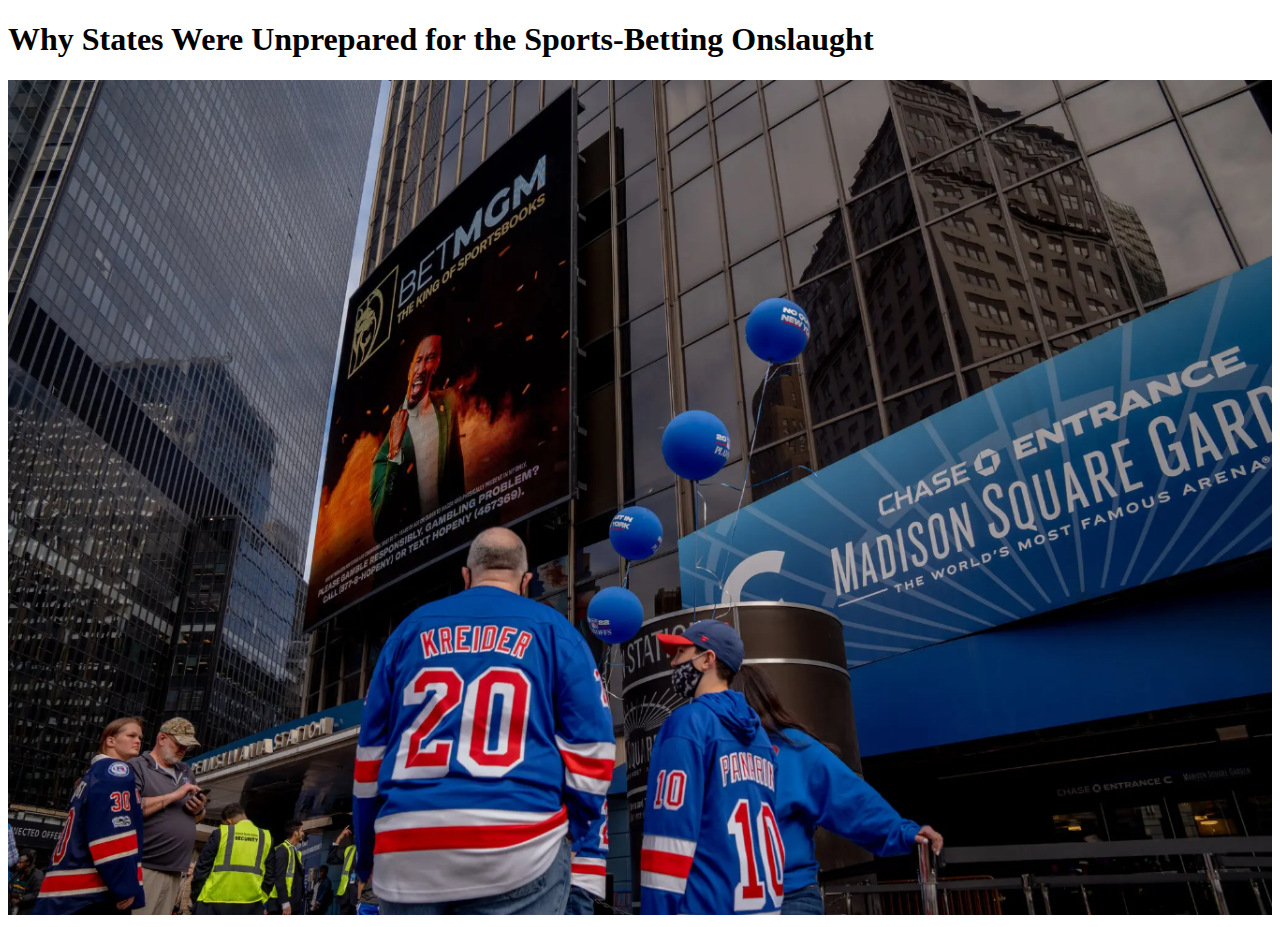
==== final-project/index.html @ 021b4fb2 "yea" ====
<!DOCTYPE html>
<html lang="en">
    
<head>
<meta charset="utf-8">
<meta name="viewport" content="width=device-width, initial-scale=1, shrink-to-fit=no">
<meta name="description" content="Description here.">
    <title>Jacob Hunting Final Project</title>
    
<!-- Bootstrap CSS and JavaScript -->
<link href="https://cdn.jsdelivr.net/npm/bootstrap@5.0.1/dist/css/bootstrap.min.css" rel="stylesheet" integrity="sha384-+0n0xVW2eSR5OomGNYDnhzAbDsOXxcvSN1TPprVMTNDbiYZCxYbOOl7+AMvyTG2x" crossorigin="anonymous">
<script src="https://cdn.jsdelivr.net/npm/bootstrap@5.0.1/dist/js/bootstrap.bundle.min.js" integrity="sha384-gtEjrD/SeCtmISkJkNUaaKMoLD0//ElJ19smozuHV6z3Iehds+3Ulb9Bn9Plx0x4" crossorigin="anonymous"></script>
<link rel="stylesheet" href="https://cdn.jsdelivr.net/npm/bootstrap-icons@1.5.0/font/bootstrap-icons.css">

<!--Google font/s here-->
    
<link href="style.css" rel="stylesheet">    
</head>
    
<body>
    
    <div class="container-fluid">
        <div class="row">
            <div class="col">
                <h1>Why States Were Unprepared for the Sports-Betting Onslaught</h1>
                <img src="MSG.png" alt="A BETMGM ad on the outside of Madison Square Garden" class="lead">
            </div>
        </div>
    </div>
    
</body>
    
</html>
---- final-project/style.css ----
@media{
    .lead{
        width: 100%;
    }
}

@media (min-width:576px){
    
}

@media (min-width:992px){
    
}

@media (min-width:1200px){
    
}
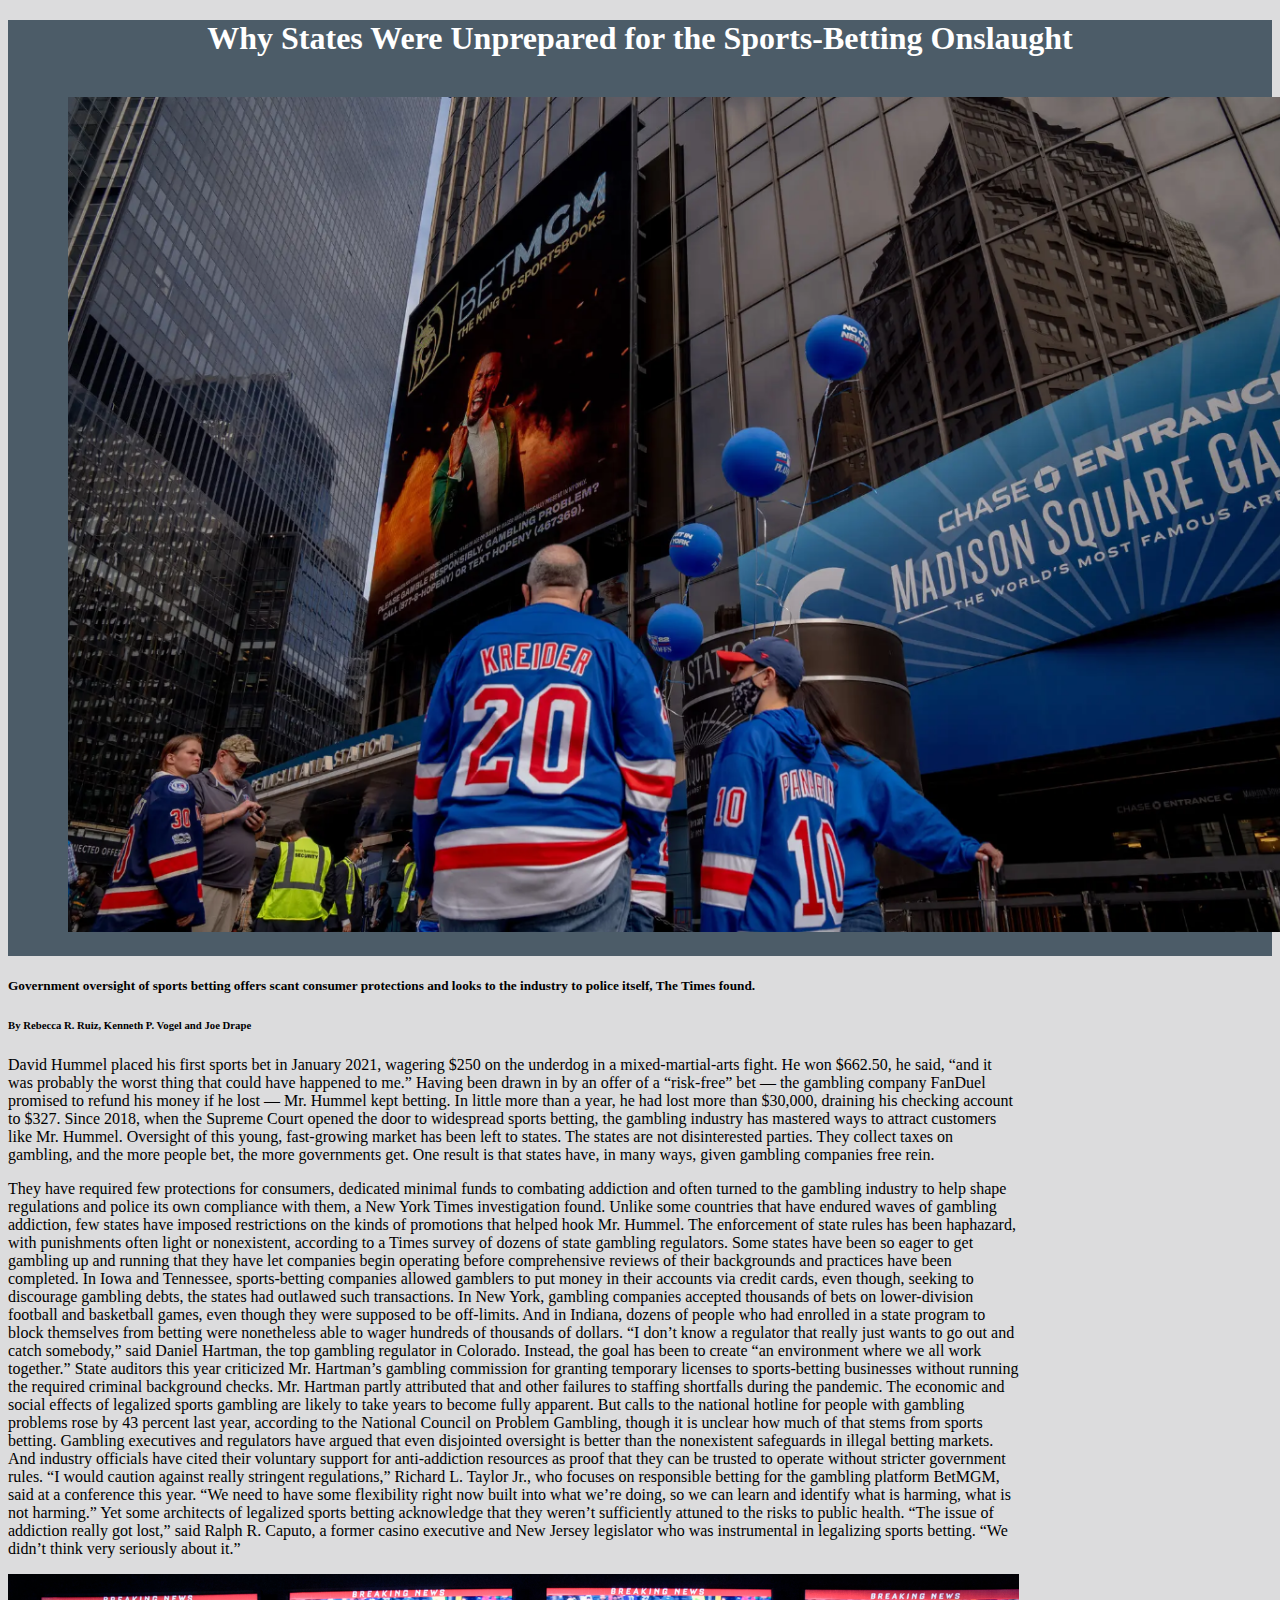
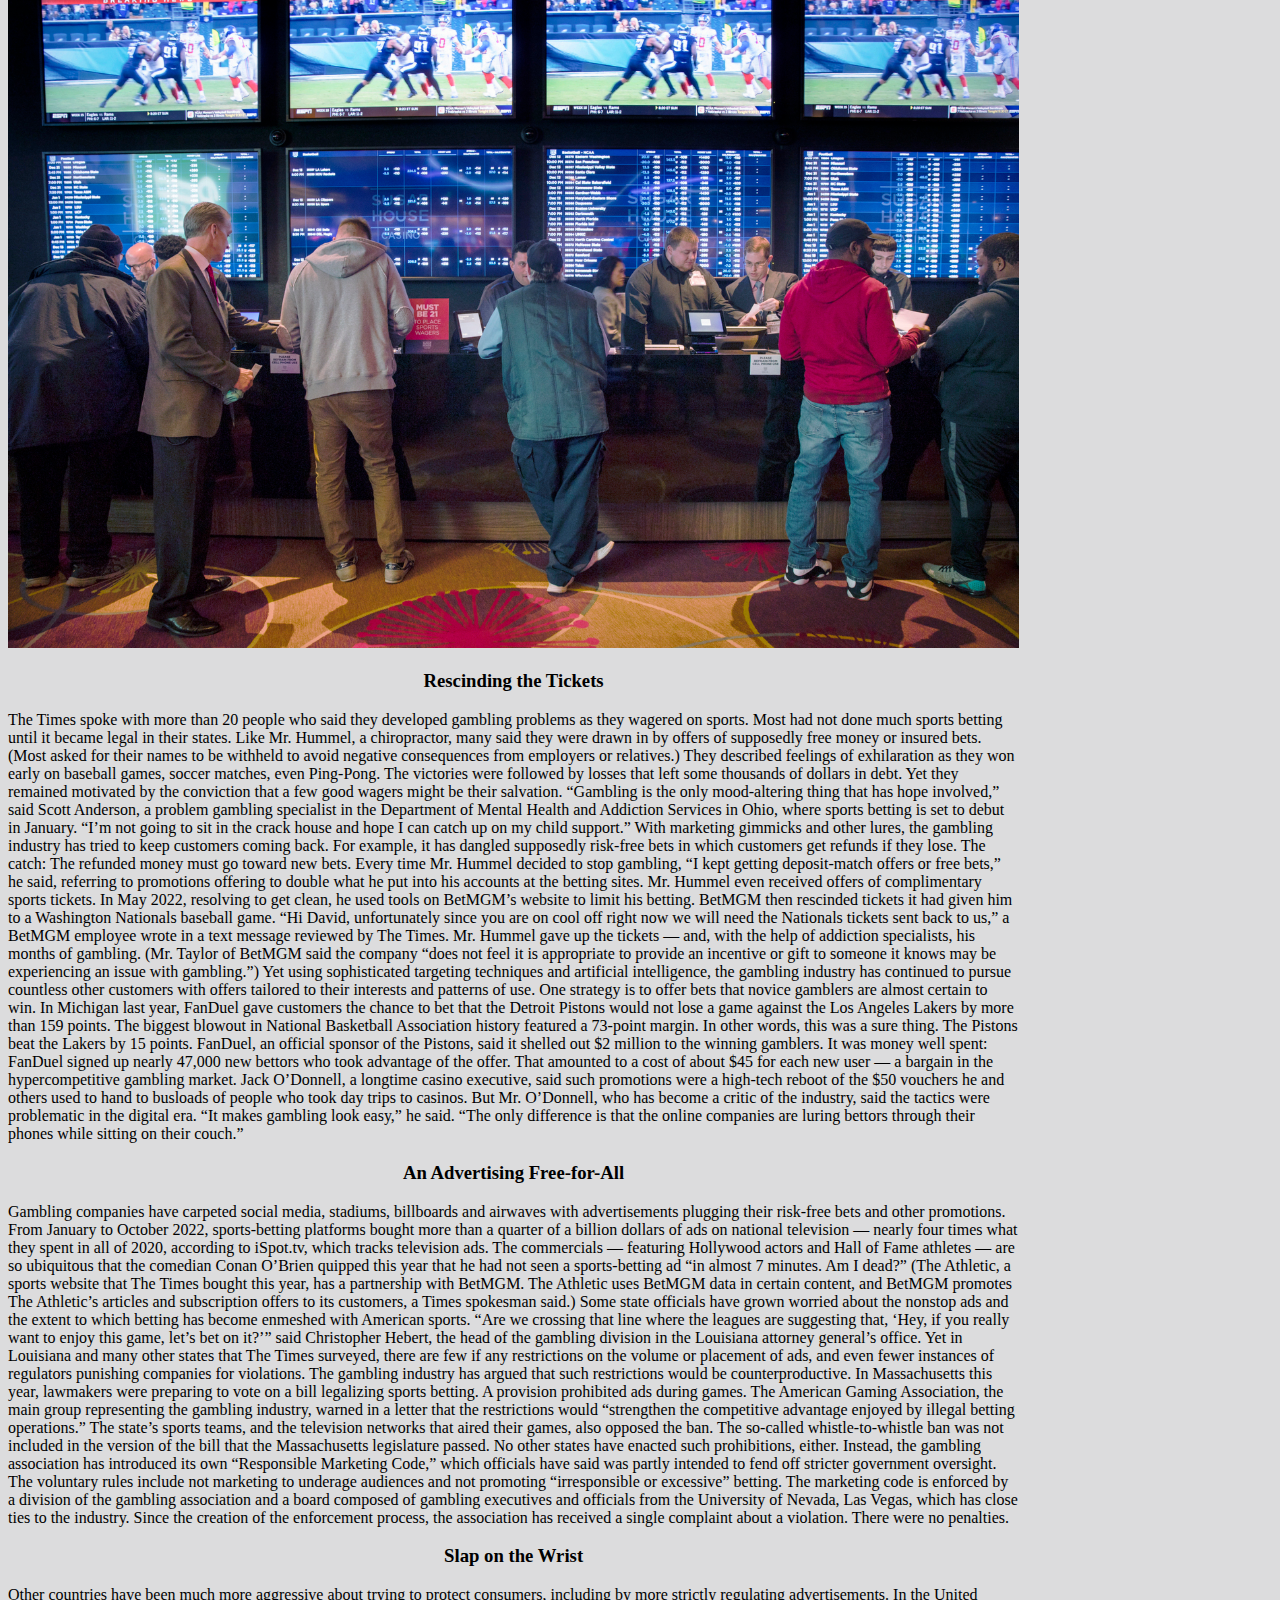
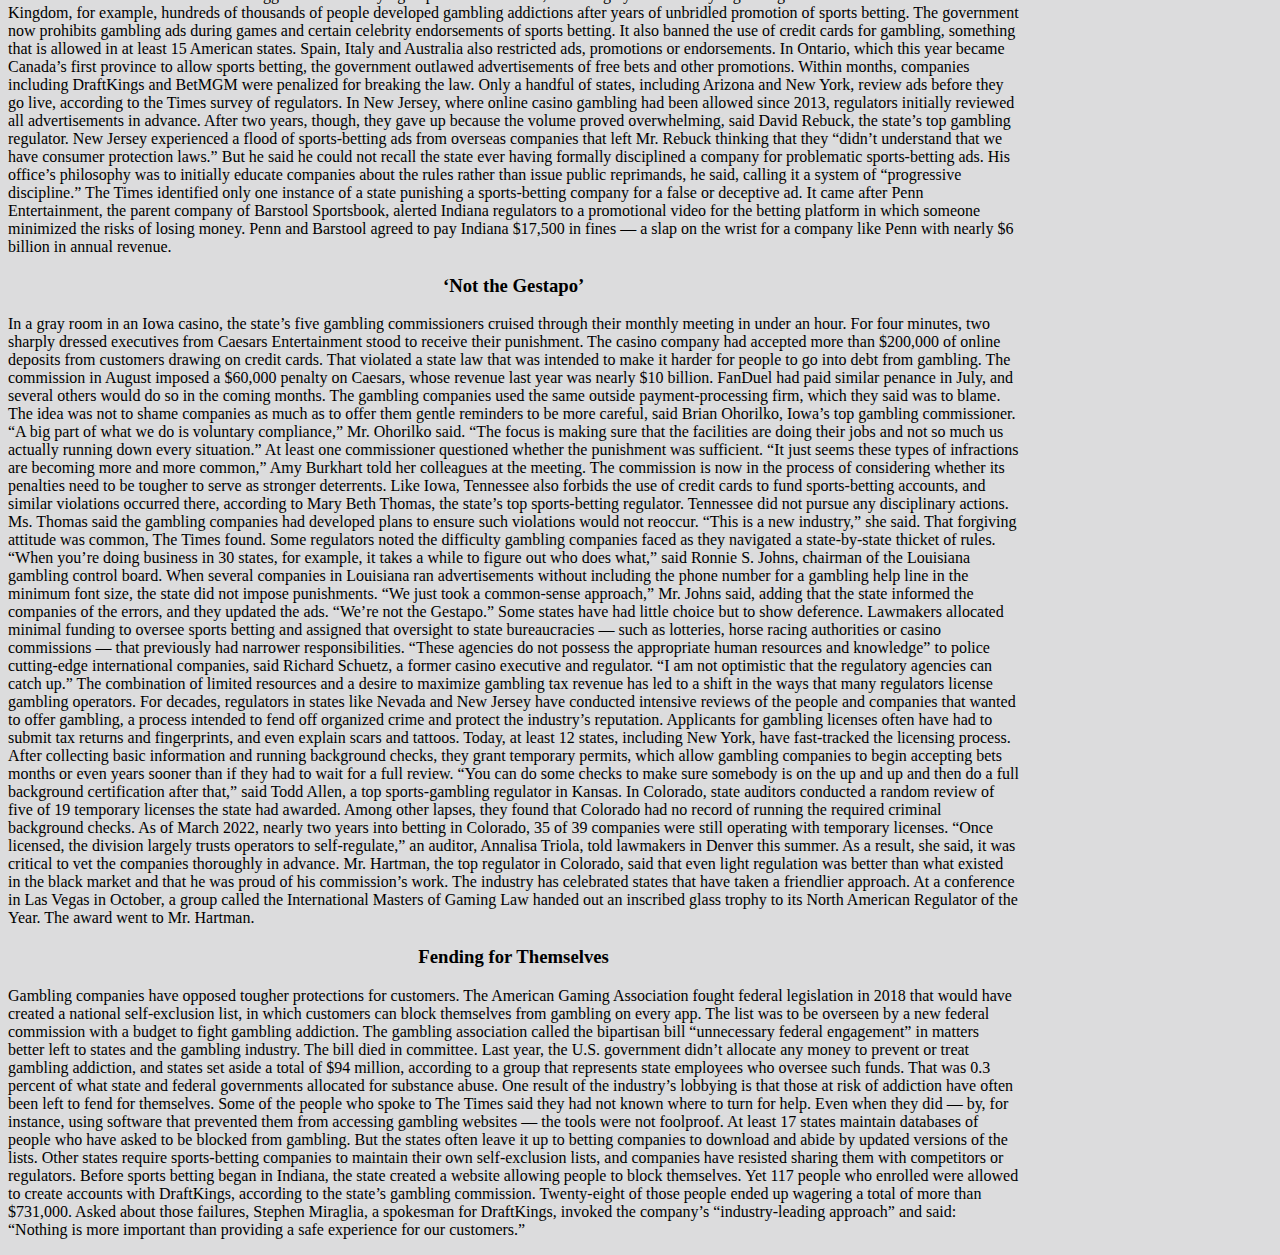
==== commit 92088a5b: "new" ====
--- a/final-project/index.html
+++ b/final-project/index.html
@@ -13,17 +13,146 @@
 <link rel="stylesheet" href="https://cdn.jsdelivr.net/npm/bootstrap-icons@1.5.0/font/bootstrap-icons.css">
 
 <!--Google font/s here-->
+    <link rel="preconnect" href="https://fonts.googleapis.com">
+<link rel="preconnect" href="https://fonts.gstatic.com" crossorigin>
+<link href="https://fonts.googleapis.com/css2?family=IBM+Plex+Sans&family=Playfair+Display&display=swap" rel="stylesheet">
     
 <link href="style.css" rel="stylesheet">    
 </head>
     
 <body>
     
-    <div class="container-fluid">
+    <div class="container-fluid" id="topper">
         <div class="row">
             <div class="col">
+                
                 <h1>Why States Were Unprepared for the Sports-Betting Onslaught</h1>
                 <img src="MSG.png" alt="A BETMGM ad on the outside of Madison Square Garden" class="lead">
+            </div>
+        </div>
+    </div>
+    <div class="container-fluid" id="content">
+        <div class="row">
+            <div class="col">
+                <h5>Government oversight of sports betting offers scant consumer protections and looks to the industry to police itself, The Times found.</h5>
+                <h6>By Rebecca R. Ruiz, Kenneth P. Vogel and Joe Drape</h6>
+                
+                <p>David Hummel placed his first sports bet in January 2021, wagering $250 on the underdog in a mixed-martial-arts fight. He won $662.50, he said, “and it was probably the worst thing that could have happened to me.”
+Having been drawn in by an offer of a “risk-free” bet — the gambling company FanDuel promised to refund his money if he lost — Mr. Hummel kept betting. In little more than a year, he had lost more than $30,000, draining his checking account to $327.
+Since 2018, when the Supreme Court opened the door to widespread sports betting, the gambling industry has mastered ways to attract customers like Mr. Hummel. Oversight of this young, fast-growing market has been left to states.
+The states are not disinterested parties. They collect taxes on gambling, and the more people bet, the more governments get. One result is that states have, in many ways, given gambling companies free rein.</p>
+                
+<div class="flourish-embed flourish-map" data-src="visualisation/13676544"><script src="https://public.flourish.studio/resources/embed.js"></script></div>
+
+<p>They have required few protections for consumers, dedicated minimal funds to combating addiction and often turned to the gambling industry to help shape regulations and police its own compliance with them, a New York Times investigation found. Unlike some countries that have endured waves of gambling addiction, few states have imposed restrictions on the kinds of promotions that helped hook Mr. Hummel.
+
+The enforcement of state rules has been haphazard, with punishments often light or nonexistent, according to a Times survey of dozens of state gambling regulators. Some states have been so eager to get gambling up and running that they have let companies begin operating before comprehensive reviews of their backgrounds and practices have been completed.
+In Iowa and Tennessee, sports-betting companies allowed gamblers to put money in their accounts via credit cards, even though, seeking to discourage gambling debts, the states had outlawed such transactions.
+In New York, gambling companies accepted thousands of bets on lower-division football and basketball games, even though they were supposed to be off-limits.
+And in Indiana, dozens of people who had enrolled in a state program to block themselves from betting were nonetheless able to wager hundreds of thousands of dollars.
+“I don’t know a regulator that really just wants to go out and catch somebody,” said Daniel Hartman, the top gambling regulator in Colorado. Instead, the goal has been to create “an environment where we all work together.”
+State auditors this year criticized Mr. Hartman’s gambling commission for granting temporary licenses to sports-betting businesses without running the required criminal background checks. Mr. Hartman partly attributed that and other failures to staffing shortfalls during the pandemic.
+The economic and social effects of legalized sports gambling are likely to take years to become fully apparent. But calls to the national hotline for people with gambling problems rose by 43 percent last year, according to the National Council on Problem Gambling, though it is unclear how much of that stems from sports betting.
+
+
+Gambling executives and regulators have argued that even disjointed oversight is better than the nonexistent safeguards in illegal betting markets. And industry officials have cited their voluntary support for anti-addiction resources as proof that they can be trusted to operate without stricter government rules.
+
+“I would caution against really stringent regulations,” Richard L. Taylor Jr., who focuses on responsible betting for the gambling platform BetMGM, said at a conference this year. “We need to have some flexibility right now built into what we’re doing, so we can learn and identify what is harming, what is not harming.”
+Yet some architects of legalized sports betting acknowledge that they weren’t sufficiently attuned to the risks to public health.
+“The issue of addiction really got lost,” said Ralph R. Caputo, a former casino executive and New Jersey legislator who was instrumental in legalizing sports betting. “We didn’t think very seriously about it.”</p>
+
+        <img src="ap21200632742320_custom-3d2363ec63b51fd4dbf0c48248ba568da04abda1.jpg"alt="Sports Betting Participants Waiting in Line at a Sportbook" class="middle">
+                <h3>Rescinding the Tickets</h3>
+<p>The Times spoke with more than 20 people who said they developed gambling problems as they wagered on sports. Most had not done much sports betting until it became legal in their states.
+
+Like Mr. Hummel, a chiropractor, many said they were drawn in by offers of supposedly free money or insured bets. (Most asked for their names to be withheld to avoid negative consequences from employers or relatives.)
+They described feelings of exhilaration as they won early on baseball games, soccer matches, even Ping-Pong. The victories were followed by losses that left some thousands of dollars in debt. Yet they remained motivated by the conviction that a few good wagers might be their salvation.
+“Gambling is the only mood-altering thing that has hope involved,” said Scott Anderson, a problem gambling specialist in the Department of Mental Health and Addiction Services in Ohio, where sports betting is set to debut in January. “I’m not going to sit in the crack house and hope I can catch up on my child support.”
+With marketing gimmicks and other lures, the gambling industry has tried to keep customers coming back. For example, it has dangled supposedly risk-free bets in which customers get refunds if they lose. The catch: The refunded money must go toward new bets.
+Every time Mr. Hummel decided to stop gambling, “I kept getting deposit-match offers or free bets,” he said, referring to promotions offering to double what he put into his accounts at the betting sites.
+Mr. Hummel even received offers of complimentary sports tickets. In May 2022, resolving to get clean, he used tools on BetMGM’s website to limit his betting. BetMGM then rescinded tickets it had given him to a Washington Nationals baseball game.
+“Hi David, unfortunately since you are on cool off right now we will need the Nationals tickets sent back to us,” a BetMGM employee wrote in a text message reviewed by The Times.
+Mr. Hummel gave up the tickets — and, with the help of addiction specialists, his months of gambling. (Mr. Taylor of BetMGM said the company “does not feel it is appropriate to provide an incentive or gift to someone it knows may be experiencing an issue with gambling.”)
+Yet using sophisticated targeting techniques and artificial intelligence, the gambling industry has continued to pursue countless other customers with offers tailored to their interests and patterns of use.
+One strategy is to offer bets that novice gamblers are almost certain to win.
+In Michigan last year, FanDuel gave customers the chance to bet that the Detroit Pistons would not lose a game against the Los Angeles Lakers by more than 159 points. The biggest blowout in National Basketball Association history featured a 73-point margin. In other words, this was a sure thing.
+
+The Pistons beat the Lakers by 15 points. FanDuel, an official sponsor of the Pistons, said it shelled out $2 million to the winning gamblers.
+It was money well spent: FanDuel signed up nearly 47,000 new bettors who took advantage of the offer. That amounted to a cost of about $45 for each new user — a bargain in the hypercompetitive gambling market.
+
+Jack O’Donnell, a longtime casino executive, said such promotions were a high-tech reboot of the $50 vouchers he and others used to hand to busloads of people who took day trips to casinos.
+But Mr. O’Donnell, who has become a critic of the industry, said the tactics were problematic in the digital era. “It makes gambling look easy,” he said. “The only difference is that the online companies are luring bettors through their phones while sitting on their couch.”</p>
+    
+                <h3>An Advertising Free-for-All</h3>
+    
+<p>Gambling companies have carpeted social media, stadiums, billboards and airwaves with advertisements plugging their risk-free bets and other promotions. From January to October 2022, sports-betting platforms bought more than a quarter of a billion dollars of ads on national television — nearly four times what they spent in all of 2020, according to iSpot.tv, which tracks television ads.
+The commercials — featuring Hollywood actors and Hall of Fame athletes — are so ubiquitous that the comedian Conan O’Brien quipped this year that he had not seen a sports-betting ad “in almost 7 minutes. Am I dead?”
+
+(The Athletic, a sports website that The Times bought this year, has a partnership with BetMGM. The Athletic uses BetMGM data in certain content, and BetMGM promotes The Athletic’s articles and subscription offers to its customers, a Times spokesman said.)
+Some state officials have grown worried about the nonstop ads and the extent to which betting has become enmeshed with American sports.
+“Are we crossing that line where the leagues are suggesting that, ‘Hey, if you really want to enjoy this game, let’s bet on it?’” said Christopher Hebert, the head of the gambling division in the Louisiana attorney general’s office.
+Yet in Louisiana and many other states that The Times surveyed, there are few if any restrictions on the volume or placement of ads, and even fewer instances of regulators punishing companies for violations.
+The gambling industry has argued that such restrictions would be counterproductive.
+In Massachusetts this year, lawmakers were preparing to vote on a bill legalizing sports betting. A provision prohibited ads during games. The American Gaming Association, the main group representing the gambling industry, warned in a letter that the restrictions would “strengthen the competitive advantage enjoyed by illegal betting operations.” The state’s sports teams, and the television networks that aired their games, also opposed the ban.
+
+The so-called whistle-to-whistle ban was not included in the version of the bill that the Massachusetts legislature passed. No other states have enacted such prohibitions, either.
+Instead, the gambling association has introduced its own “Responsible Marketing Code,” which officials have said was partly intended to fend off stricter government oversight. The voluntary rules include not marketing to underage audiences and not promoting “irresponsible or excessive” betting.
+The marketing code is enforced by a division of the gambling association and a board composed of gambling executives and officials from the University of Nevada, Las Vegas, which has close ties to the industry.
+Since the creation of the enforcement process, the association has received a single complaint about a violation. There were no penalties.</p>
+    
+                <h3>Slap on the Wrist</h3>
+    
+<p>Other countries have been much more aggressive about trying to protect consumers, including by more strictly regulating advertisements.
+In the United Kingdom, for example, hundreds of thousands of people developed gambling addictions after years of unbridled promotion of sports betting. The government now prohibits gambling ads during games and certain celebrity endorsements of sports betting. It also banned the use of credit cards for gambling, something that is allowed in at least 15 American states.
+Spain, Italy and Australia also restricted ads, promotions or endorsements. In Ontario, which this year became Canada’s first province to allow sports betting, the government outlawed advertisements of free bets and other promotions. Within months, companies including DraftKings and BetMGM were penalized for breaking the law.
+Only a handful of states, including Arizona and New York, review ads before they go live, according to the Times survey of regulators.
+In New Jersey, where online casino gambling had been allowed since 2013, regulators initially reviewed all advertisements in advance. After two years, though, they gave up because the volume proved overwhelming, said David Rebuck, the state’s top gambling regulator.
+New Jersey experienced a flood of sports-betting ads from overseas companies that left Mr. Rebuck thinking that they “didn’t understand that we have consumer protection laws.” But he said he could not recall the state ever having formally disciplined a company for problematic sports-betting ads. His office’s philosophy was to initially educate companies about the rules rather than issue public reprimands, he said, calling it a system of “progressive discipline.”
+The Times identified only one instance of a state punishing a sports-betting company for a false or deceptive ad. It came after Penn Entertainment, the parent company of Barstool Sportsbook, alerted Indiana regulators to a promotional video for the betting platform in which someone minimized the risks of losing money.
+Penn and Barstool agreed to pay Indiana $17,500 in fines — a slap on the wrist for a company like Penn with nearly $6 billion in annual revenue.</p>
+    
+                <h3>‘Not the Gestapo’</h3>
+    
+<p>In a gray room in an Iowa casino, the state’s five gambling commissioners cruised through their monthly meeting in under an hour. For four minutes, two sharply dressed executives from Caesars Entertainment stood to receive their punishment.
+The casino company had accepted more than $200,000 of online deposits from customers drawing on credit cards. That violated a state law that was intended to make it harder for people to go into debt from gambling.
+The commission in August imposed a $60,000 penalty on Caesars, whose revenue last year was nearly $10 billion. FanDuel had paid similar penance in July, and several others would do so in the coming months. The gambling companies used the same outside payment-processing firm, which they said was to blame.
+The idea was not to shame companies as much as to offer them gentle reminders to be more careful, said Brian Ohorilko, Iowa’s top gambling commissioner.
+“A big part of what we do is voluntary compliance,” Mr. Ohorilko said. “The focus is making sure that the facilities are doing their jobs and not so much us actually running down every situation.”
+At least one commissioner questioned whether the punishment was sufficient. “It just seems these types of infractions are becoming more and more common,” Amy Burkhart told her colleagues at the meeting.
+The commission is now in the process of considering whether its penalties need to be tougher to serve as stronger deterrents.
+Like Iowa, Tennessee also forbids the use of credit cards to fund sports-betting accounts, and similar violations occurred there, according to Mary Beth Thomas, the state’s top sports-betting regulator.
+Tennessee did not pursue any disciplinary actions. Ms. Thomas said the gambling companies had developed plans to ensure such violations would not reoccur. “This is a new industry,” she said.
+That forgiving attitude was common, The Times found. Some regulators noted the difficulty gambling companies faced as they navigated a state-by-state thicket of rules. “When you’re doing business in 30 states, for example, it takes a while to figure out who does what,” said Ronnie S. Johns, chairman of the Louisiana gambling control board.
+When several companies in Louisiana ran advertisements without including the phone number for a gambling help line in the minimum font size, the state did not impose punishments.
+“We just took a common-sense approach,” Mr. Johns said, adding that the state informed the companies of the errors, and they updated the ads. “We’re not the Gestapo.”
+Some states have had little choice but to show deference. Lawmakers allocated minimal funding to oversee sports betting and assigned that oversight to state bureaucracies — such as lotteries, horse racing authorities or casino commissions — that previously had narrower responsibilities.
+“These agencies do not possess the appropriate human resources and knowledge” to police cutting-edge international companies, said Richard Schuetz, a former casino executive and regulator. “I am not optimistic that the regulatory agencies can catch up.”
+The combination of limited resources and a desire to maximize gambling tax revenue has led to a shift in the ways that many regulators license gambling operators.
+For decades, regulators in states like Nevada and New Jersey have conducted intensive reviews of the people and companies that wanted to offer gambling, a process intended to fend off organized crime and protect the industry’s reputation. Applicants for gambling licenses often have had to submit tax returns and fingerprints, and even explain scars and tattoos.
+Today, at least 12 states, including New York, have fast-tracked the licensing process. After collecting basic information and running background checks, they grant temporary permits, which allow gambling companies to begin accepting bets months or even years sooner than if they had to wait for a full review.
+“You can do some checks to make sure somebody is on the up and up and then do a full background certification after that,” said Todd Allen, a top sports-gambling regulator in Kansas.
+In Colorado, state auditors conducted a random review of five of 19 temporary licenses the state had awarded. Among other lapses, they found that Colorado had no record of running the required criminal background checks.
+As of March 2022, nearly two years into betting in Colorado, 35 of 39 companies were still operating with temporary licenses.
+“Once licensed, the division largely trusts operators to self-regulate,” an auditor, Annalisa Triola, told lawmakers in Denver this summer. As a result, she said, it was critical to vet the companies thoroughly in advance.
+Mr. Hartman, the top regulator in Colorado, said that even light regulation was better than what existed in the black market and that he was proud of his commission’s work.
+The industry has celebrated states that have taken a friendlier approach. At a conference in Las Vegas in October, a group called the International Masters of Gaming Law handed out an inscribed glass trophy to its North American Regulator of the Year.
+    The award went to Mr. Hartman.</p>
+
+
+                <h3>Fending for Themselves</h3>
+<p>Gambling companies have opposed tougher protections for customers.
+The American Gaming Association fought federal legislation in 2018 that would have created a national self-exclusion list, in which customers can block themselves from gambling on every app. The list was to be overseen by a new federal commission with a budget to fight gambling addiction.
+The gambling association called the bipartisan bill “unnecessary federal engagement” in matters better left to states and the gambling industry. The bill died in committee.
+Last year, the U.S. government didn’t allocate any money to prevent or treat gambling addiction, and states set aside a total of $94 million, according to a group that represents state employees who oversee such funds. That was 0.3 percent of what state and federal governments allocated for substance abuse.
+One result of the industry’s lobbying is that those at risk of addiction have often been left to fend for themselves. Some of the people who spoke to The Times said they had not known where to turn for help. Even when they did — by, for instance, using software that prevented them from accessing gambling websites — the tools were not foolproof.
+At least 17 states maintain databases of people who have asked to be blocked from gambling. But the states often leave it up to betting companies to download and abide by updated versions of the lists.
+Other states require sports-betting companies to maintain their own self-exclusion lists, and companies have resisted sharing them with competitors or regulators.
+
+
+Before sports betting began in Indiana, the state created a website allowing people to block themselves. Yet 117 people who enrolled were allowed to create accounts with DraftKings, according to the state’s gambling commission.
+Twenty-eight of those people ended up wagering a total of more than $731,000.
+Asked about those failures, Stephen Miraglia, a spokesman for DraftKings, invoked the company’s “industry-leading approach” and said: “Nothing is more important than providing a safe experience for our customers.”
+</p>
             </div>
         </div>
     </div>
--- a/final-project/style.css
+++ b/final-project/style.css
@@ -1,6 +1,29 @@
 @media{
     .lead{
         width: 100%;
+        padding: 20px 60px 20px 60px;
+        
+    }
+    .middle{
+        width: 100%;
+    }
+    h3{
+        text-align: center;
+    }
+    body{
+        background-color: #DCDCDD;
+    }
+    h1{
+        background-color: #4C5C68;
+        color: white;
+        margin: 20px 20px 20px 20px;
+        text-align: center;
+    }
+    #topper{
+        background-color: #4C5C68;
+    }
+    #content{
+        width: 80%;
     }
 }
 
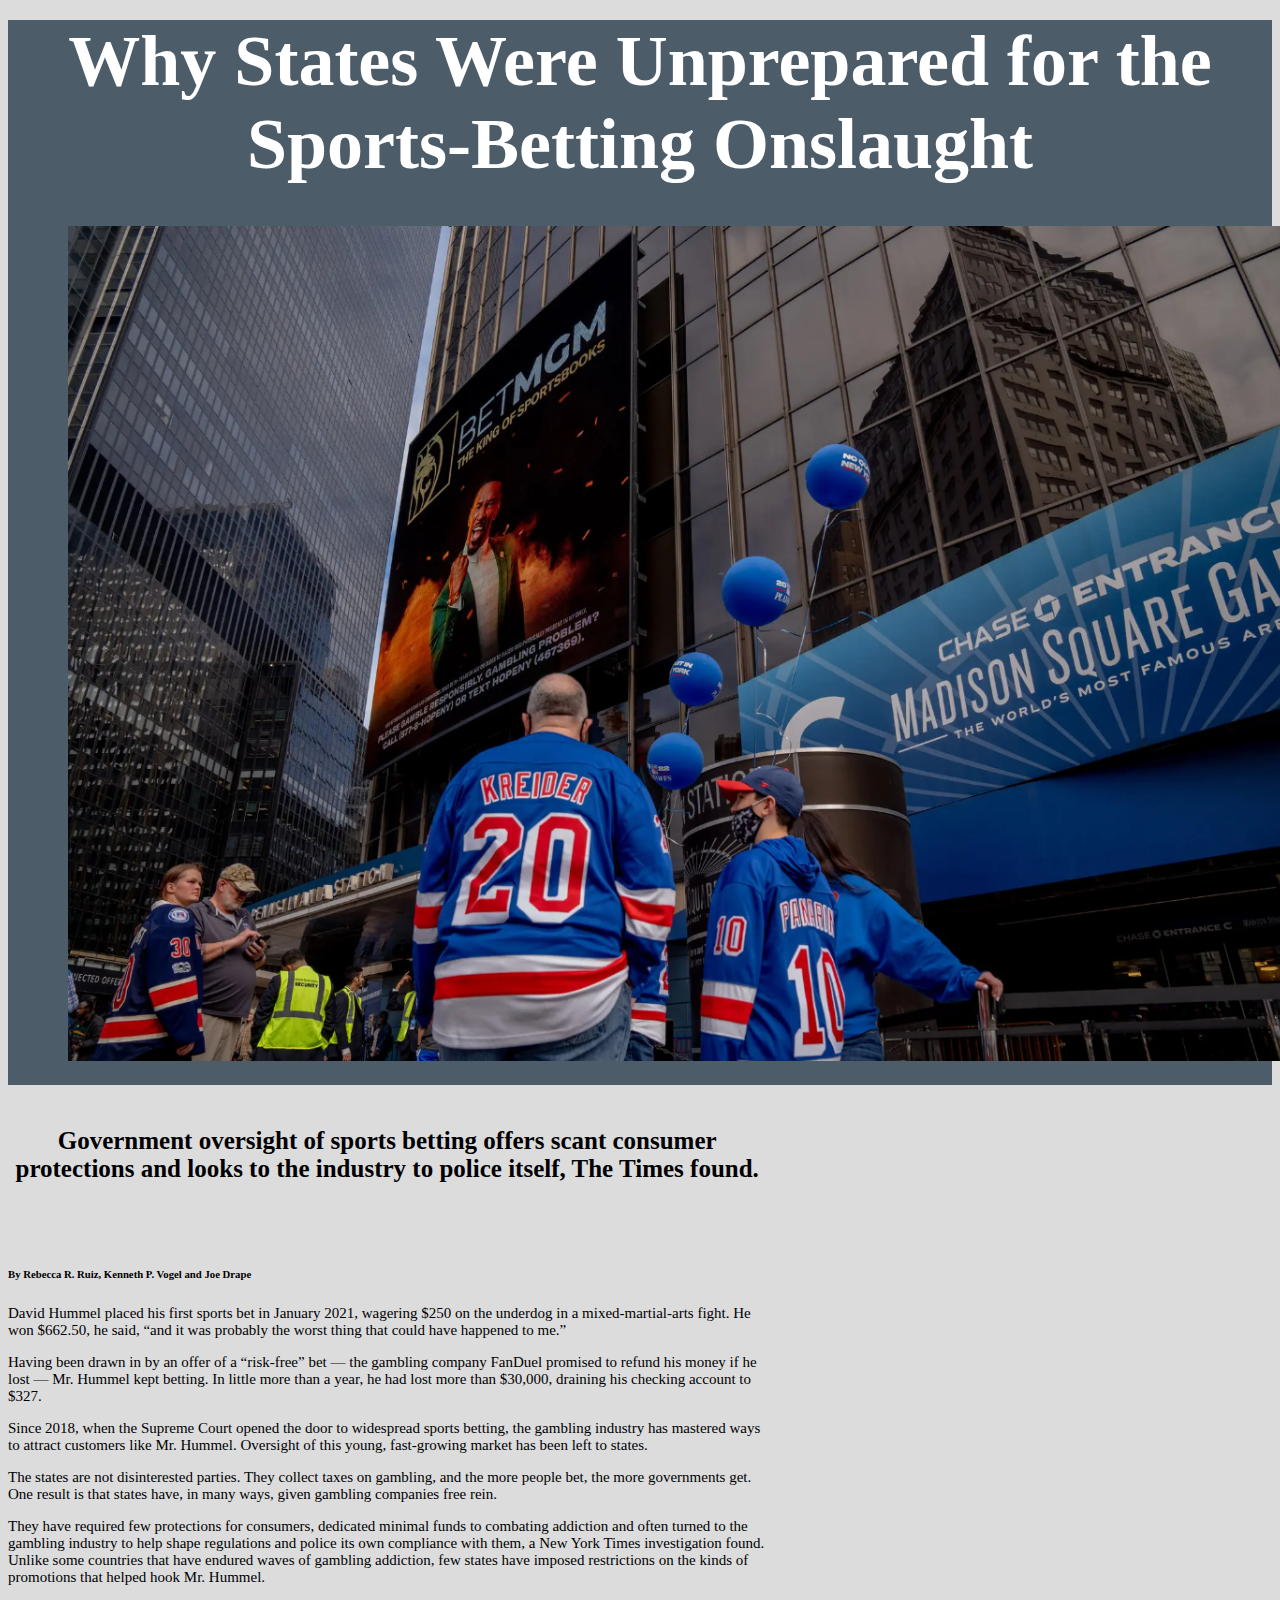
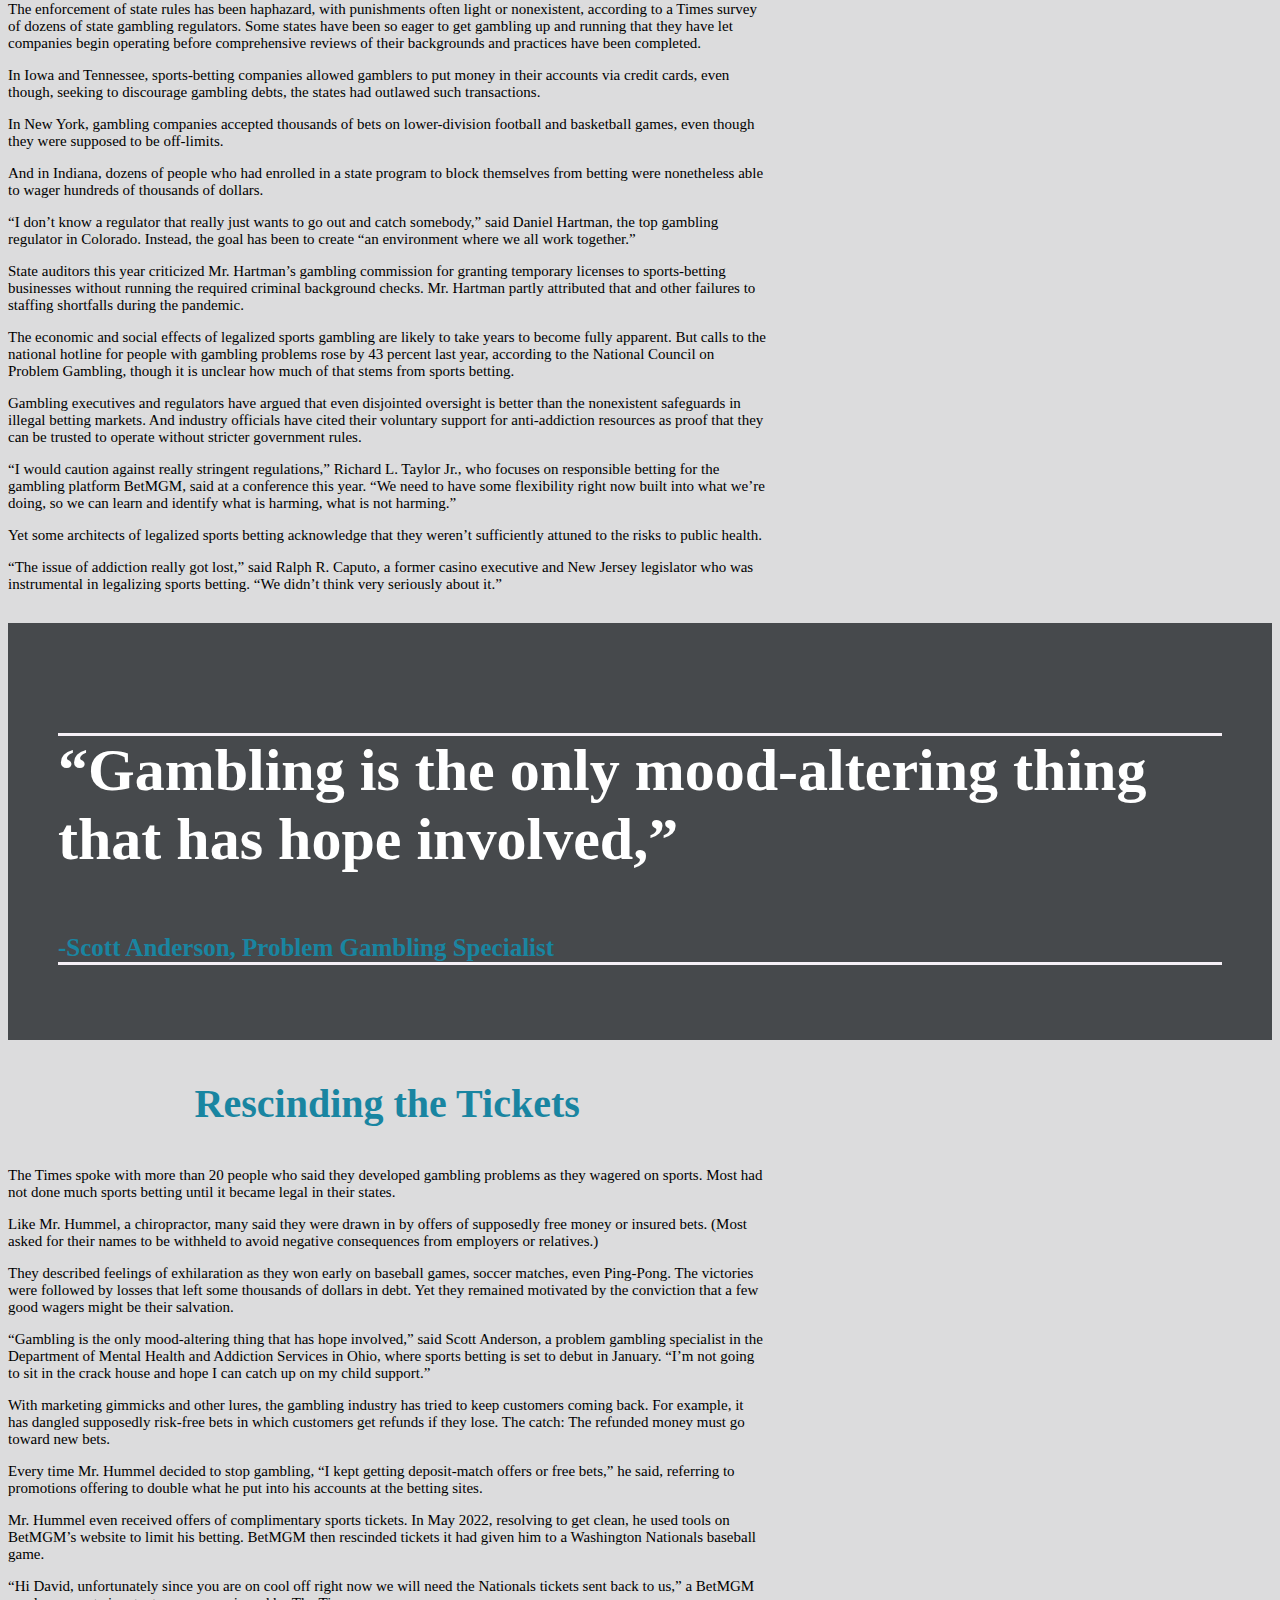
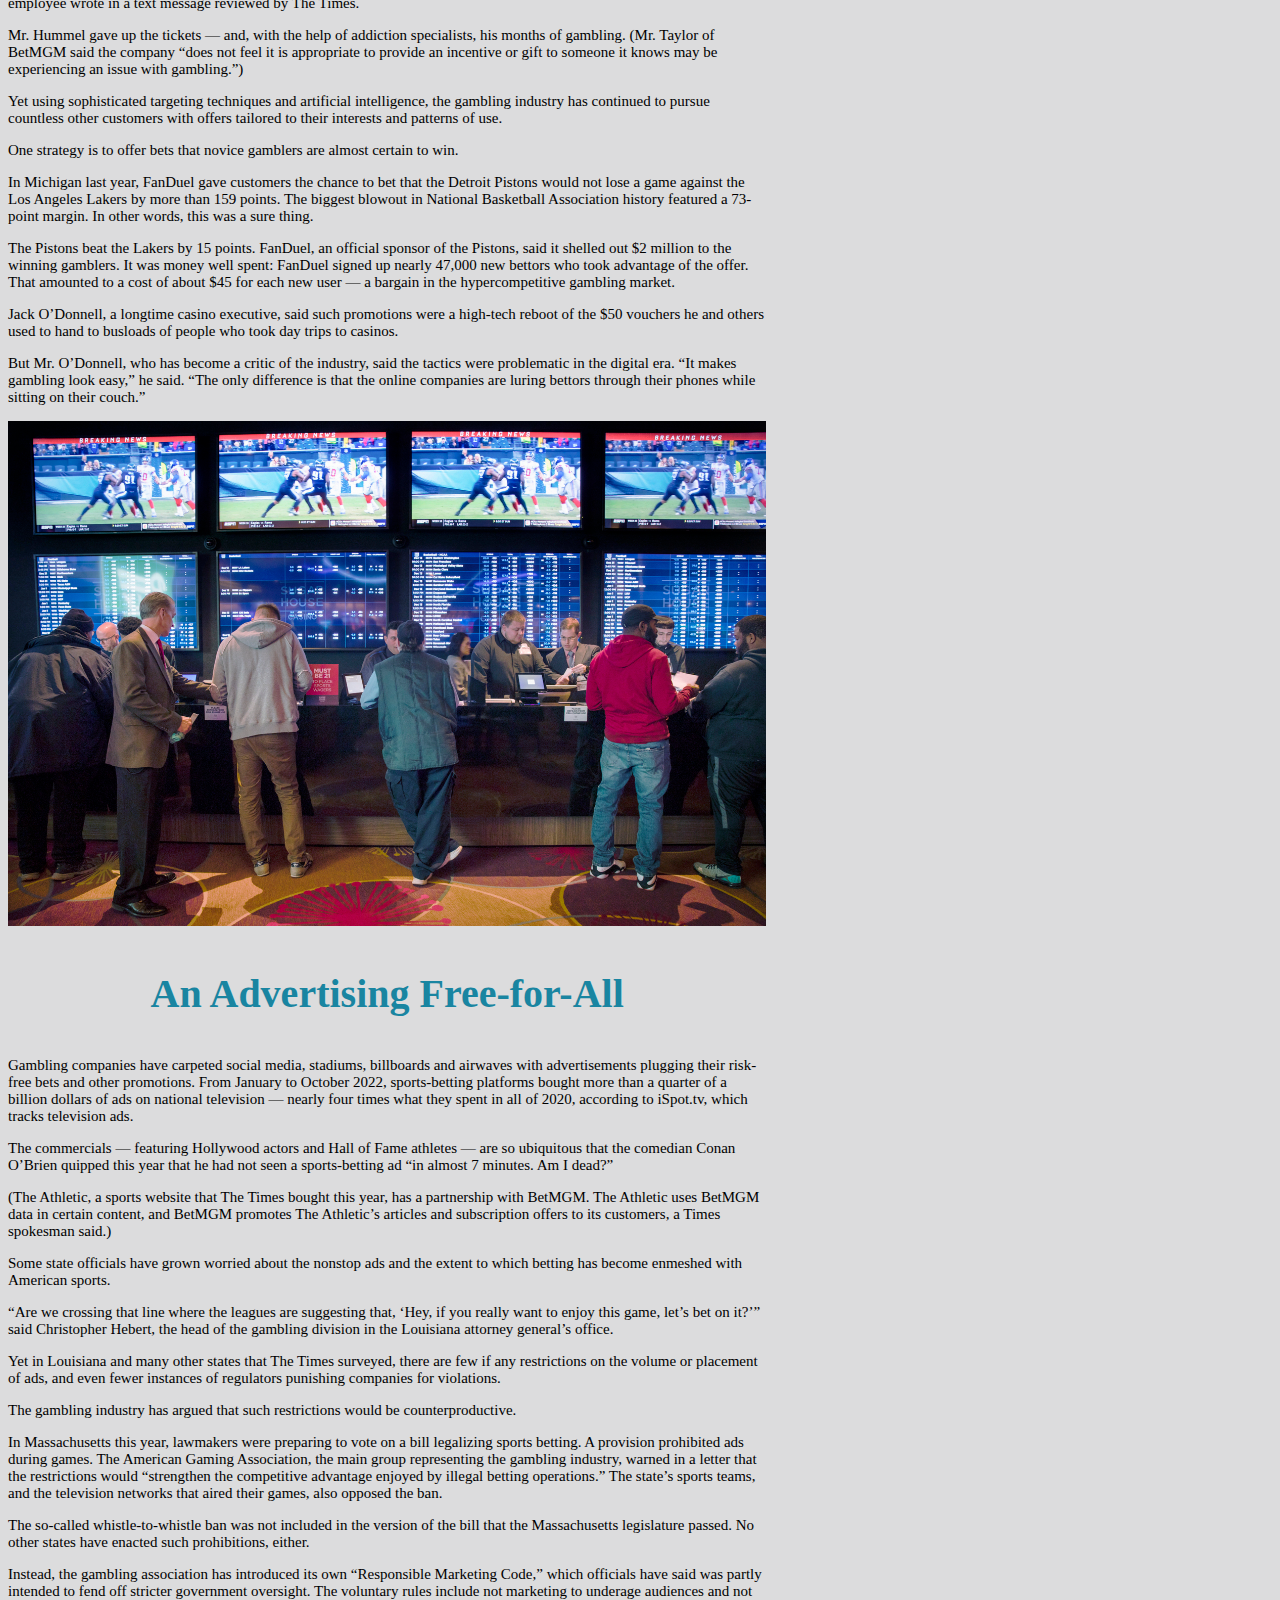
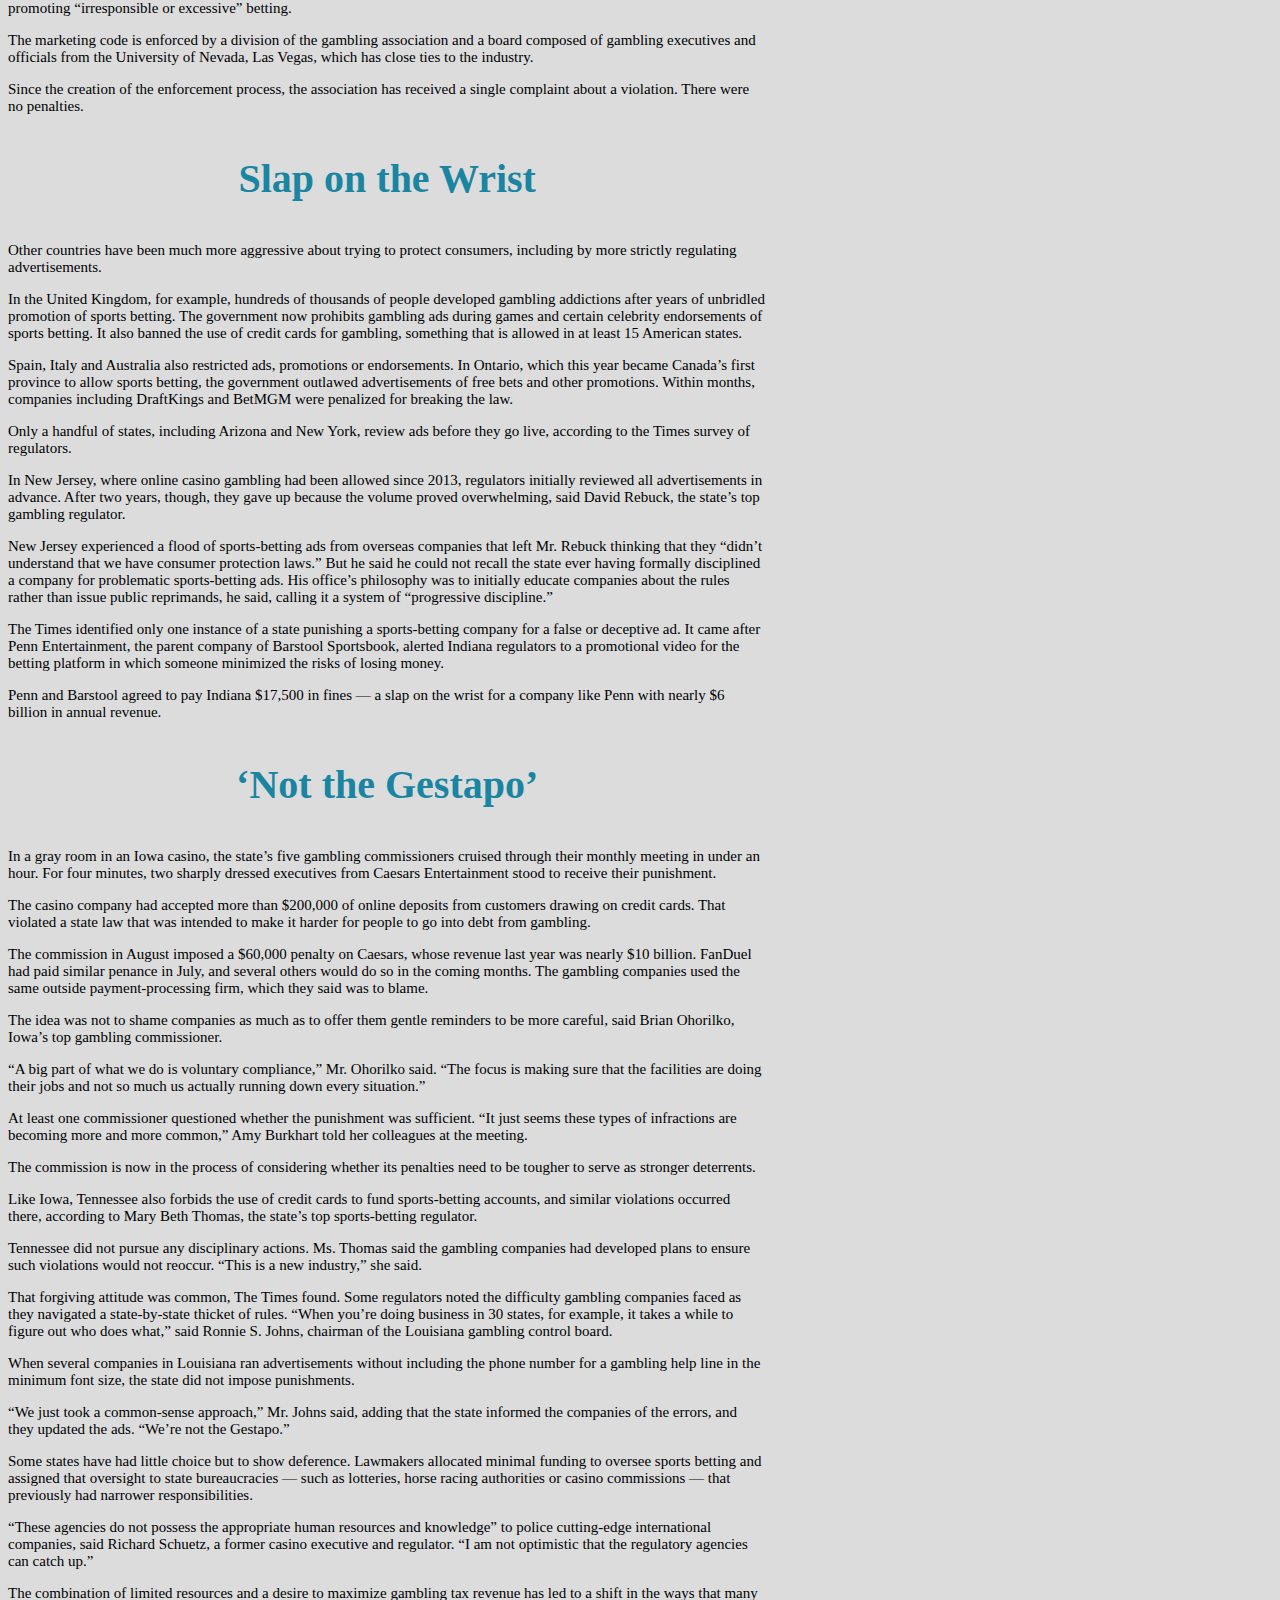
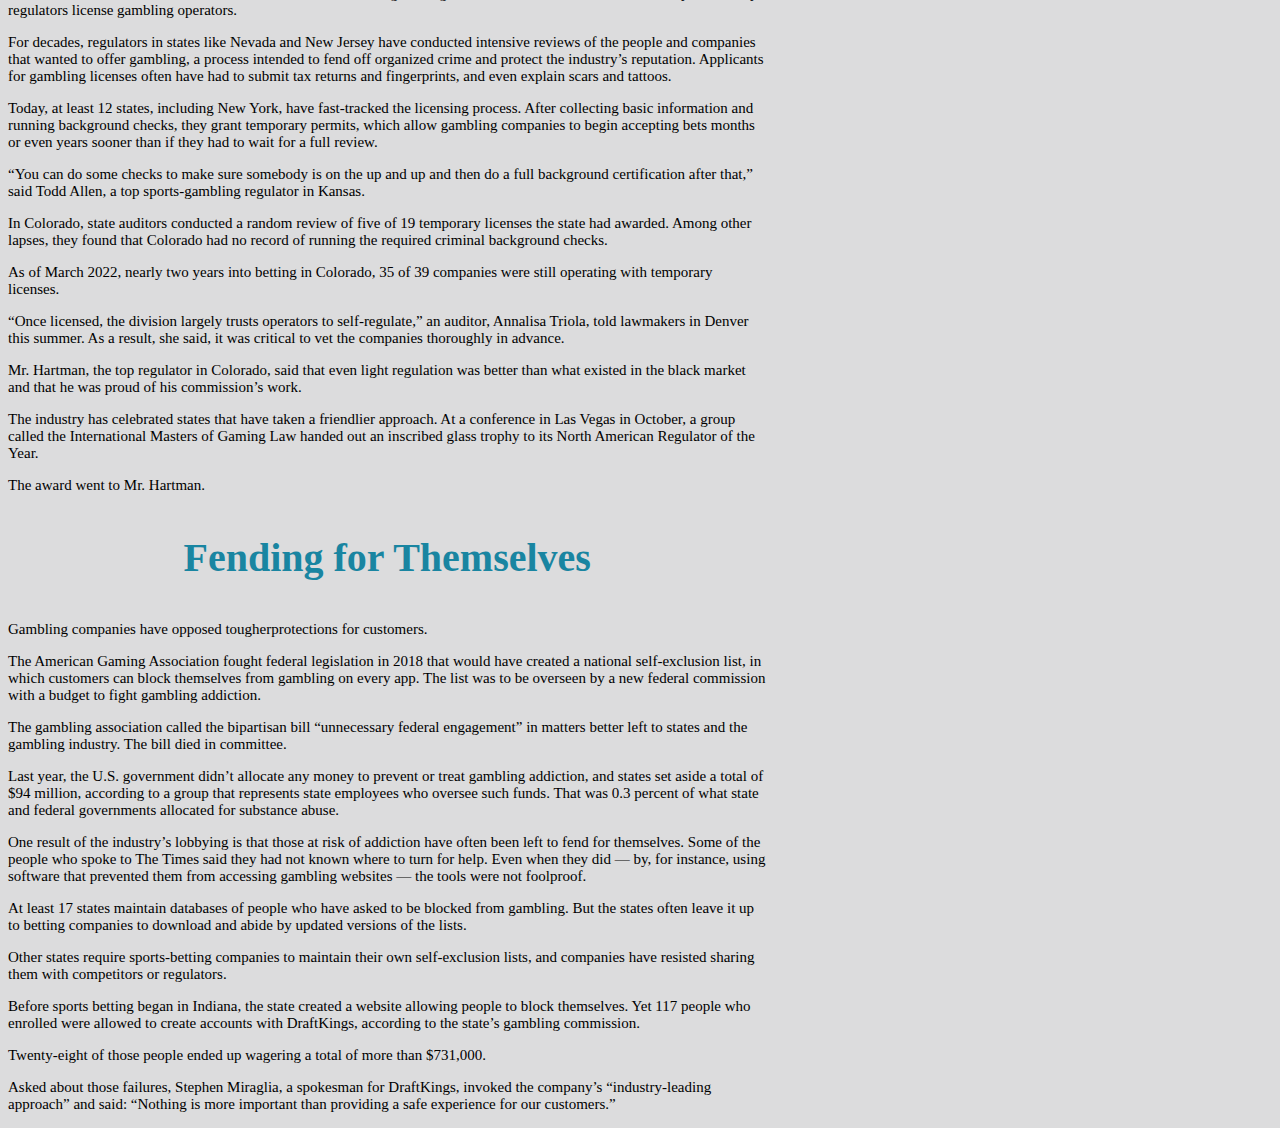
==== commit efef3c80: "new new" ====
--- a/final-project/index.html
+++ b/final-project/index.html
@@ -35,123 +35,147 @@
         <div class="row">
             <div class="col">
                 <h5>Government oversight of sports betting offers scant consumer protections and looks to the industry to police itself, The Times found.</h5>
+                <br>
                 <h6>By Rebecca R. Ruiz, Kenneth P. Vogel and Joe Drape</h6>
                 
-                <p>David Hummel placed his first sports bet in January 2021, wagering $250 on the underdog in a mixed-martial-arts fight. He won $662.50, he said, “and it was probably the worst thing that could have happened to me.”
-Having been drawn in by an offer of a “risk-free” bet — the gambling company FanDuel promised to refund his money if he lost — Mr. Hummel kept betting. In little more than a year, he had lost more than $30,000, draining his checking account to $327.
-Since 2018, when the Supreme Court opened the door to widespread sports betting, the gambling industry has mastered ways to attract customers like Mr. Hummel. Oversight of this young, fast-growing market has been left to states.
-The states are not disinterested parties. They collect taxes on gambling, and the more people bet, the more governments get. One result is that states have, in many ways, given gambling companies free rein.</p>
+<p>David Hummel placed his first sports bet in January 2021, wagering $250 on the underdog in a mixed-martial-arts fight. He won $662.50, he said, “and it was probably the worst thing that could have happened to me.”</p> 
+<p>Having been drawn in by an offer of a “risk-free” bet — the gambling company FanDuel promised to refund his money if he lost — Mr. Hummel kept betting. In little more than a year, he had lost more than $30,000, draining his checking account to $327.</p>
+<p>Since 2018, when the Supreme Court opened the door to widespread sports betting, the gambling industry has mastered ways to attract customers like Mr. Hummel. Oversight of this young, fast-growing market has been left to states.</p>
+<p>The states are not disinterested parties. They collect taxes on gambling, and the more people bet, the more governments get. One result is that states have, in many ways, given gambling companies free rein.</p>
+
+    
+<div class="flourish-embed flourish-map" data-src="visualisation/13676544"><script src="https://public.flourish.studio/resources/embed.js"></script></div>
+    
+
+<p>They have required few protections for consumers, dedicated minimal funds to combating addiction and often turned to the gambling industry to help shape regulations and police its own compliance with them, a New York Times investigation found. Unlike some countries that have endured waves of gambling addiction, few states have imposed restrictions on the kinds of promotions that helped hook Mr. Hummel.</p>
+
+<p>The enforcement of state rules has been haphazard, with punishments often light or nonexistent, according to a Times survey of dozens of state gambling regulators. Some states have been so eager to get gambling up and running that they have let companies begin operating before comprehensive reviews of their backgrounds and practices have been completed.</p>
+<p>In Iowa and Tennessee, sports-betting companies allowed gamblers to put money in their accounts via credit cards, even though, seeking to discourage gambling debts, the states had outlawed such transactions.</p>
+<p>In New York, gambling companies accepted thousands of bets on lower-division football and basketball games, even though they were supposed to be off-limits.</p>
+<p>And in Indiana, dozens of people who had enrolled in a state program to block themselves from betting were nonetheless able to wager hundreds of thousands of dollars.</p>
+<p>“I don’t know a regulator that really just wants to go out and catch somebody,” said Daniel Hartman, the top gambling regulator in Colorado. Instead, the goal has been to create “an environment where we all work together.”</p>
+<p>State auditors this year criticized Mr. Hartman’s gambling commission for granting temporary licenses to sports-betting businesses without running the required criminal background checks. Mr. Hartman partly attributed that and other failures to staffing shortfalls during the pandemic.</p>
+<p>The economic and social effects of legalized sports gambling are likely to take years to become fully apparent. But calls to the national hotline for people with gambling problems rose by 43 percent last year, according to the National Council on Problem Gambling, though it is unclear how much of that stems from sports betting.</p>
+
+<p>Gambling executives and regulators have argued that even disjointed oversight is better than the nonexistent safeguards in illegal betting markets. And industry officials have cited their voluntary support for anti-addiction resources as proof that they can be trusted to operate without stricter government rules.</p>
+
+<p>“I would caution against really stringent regulations,” Richard L. Taylor Jr., who focuses on responsible betting for the gambling platform BetMGM, said at a conference this year. “We need to have some flexibility right now built into what we’re doing, so we can learn and identify what is harming, what is not harming.”</p>
+<p>Yet some architects of legalized sports betting acknowledge that they weren’t sufficiently attuned to the risks to public health.</p>
+<p>“The issue of addiction really got lost,” said Ralph R. Caputo, a former casino executive and New Jersey legislator who was instrumental in legalizing sports betting. “We didn’t think very seriously about it.”</p>
+            </div>
+        </div>
+    </div>
+    <div class="container" id="quote">
+    <div class="row">
+        <div class="col">
+    
+<div class="pullquote">
                 
-<div class="flourish-embed flourish-map" data-src="visualisation/13676544"><script src="https://public.flourish.studio/resources/embed.js"></script></div>
+      <p class="quote">
+          “Gambling is the only mood-altering thing that has hope involved,”
+    </p>
+    <p class="attribution">
+        -Scott Anderson, Problem Gambling Specialist
+    </p>
+</div>
+        </div>
+        </div>
+        </div>
+      <div class="container-fluid" id="content">
+        <div class="row">
+            <div class="col">
+       
+                <h3>Rescinding the Tickets</h3>
+<p>The Times spoke with more than 20 people who said they developed gambling problems as they wagered on sports. Most had not done much sports betting until it became legal in their states.</p>
 
-<p>They have required few protections for consumers, dedicated minimal funds to combating addiction and often turned to the gambling industry to help shape regulations and police its own compliance with them, a New York Times investigation found. Unlike some countries that have endured waves of gambling addiction, few states have imposed restrictions on the kinds of promotions that helped hook Mr. Hummel.
+<p>Like Mr. Hummel, a chiropractor, many said they were drawn in by offers of supposedly free money or insured bets. (Most asked for their names to be withheld to avoid negative consequences from employers or relatives.)</p>
+<p>They described feelings of exhilaration as they won early on baseball games, soccer matches, even Ping-Pong. The victories were followed by losses that left some thousands of dollars in debt. Yet they remained motivated by the conviction that a few good wagers might be their salvation.</p>
+<p>“Gambling is the only mood-altering thing that has hope involved,” said Scott Anderson, a problem gambling specialist in the Department of Mental Health and Addiction Services in Ohio, where sports betting is set to debut in January. “I’m not going to sit in the crack house and hope I can catch up on my child support.”</p>
+<p>With marketing gimmicks and other lures, the gambling industry has tried to keep customers coming back. For example, it has dangled supposedly risk-free bets in which customers get refunds if they lose. The catch: The refunded money must go toward new bets.</p>
+<p>Every time Mr. Hummel decided to stop gambling, “I kept getting deposit-match offers or free bets,” he said, referring to promotions offering to double what he put into his accounts at the betting sites.</p>
+<p>Mr. Hummel even received offers of complimentary sports tickets. In May 2022, resolving to get clean, he used tools on BetMGM’s website to limit his betting. BetMGM then rescinded tickets it had given him to a Washington Nationals baseball game.</p>
+<p>“Hi David, unfortunately since you are on cool off right now we will need the Nationals tickets sent back to us,” a BetMGM employee wrote in a text message reviewed by The Times.</p>
+<p>Mr. Hummel gave up the tickets — and, with the help of addiction specialists, his months of gambling. (Mr. Taylor of BetMGM said the company “does not feel it is appropriate to provide an incentive or gift to someone it knows may be experiencing an issue with gambling.”)</p>
+<p>Yet using sophisticated targeting techniques and artificial intelligence, the gambling industry has continued to pursue countless other customers with offers tailored to their interests and patterns of use.</p>
+<p>One strategy is to offer bets that novice gamblers are almost certain to win.</p>
+<p>In Michigan last year, FanDuel gave customers the chance to bet that the Detroit Pistons would not lose a game against the Los Angeles Lakers by more than 159 points. The biggest blowout in National Basketball Association history featured a 73-point margin. In other words, this was a sure thing.</p>
 
-The enforcement of state rules has been haphazard, with punishments often light or nonexistent, according to a Times survey of dozens of state gambling regulators. Some states have been so eager to get gambling up and running that they have let companies begin operating before comprehensive reviews of their backgrounds and practices have been completed.
-In Iowa and Tennessee, sports-betting companies allowed gamblers to put money in their accounts via credit cards, even though, seeking to discourage gambling debts, the states had outlawed such transactions.
-In New York, gambling companies accepted thousands of bets on lower-division football and basketball games, even though they were supposed to be off-limits.
-And in Indiana, dozens of people who had enrolled in a state program to block themselves from betting were nonetheless able to wager hundreds of thousands of dollars.
-“I don’t know a regulator that really just wants to go out and catch somebody,” said Daniel Hartman, the top gambling regulator in Colorado. Instead, the goal has been to create “an environment where we all work together.”
-State auditors this year criticized Mr. Hartman’s gambling commission for granting temporary licenses to sports-betting businesses without running the required criminal background checks. Mr. Hartman partly attributed that and other failures to staffing shortfalls during the pandemic.
-The economic and social effects of legalized sports gambling are likely to take years to become fully apparent. But calls to the national hotline for people with gambling problems rose by 43 percent last year, according to the National Council on Problem Gambling, though it is unclear how much of that stems from sports betting.
+<p>The Pistons beat the Lakers by 15 points. FanDuel, an official sponsor of the Pistons, said it shelled out $2 million to the winning gamblers.
+It was money well spent: FanDuel signed up nearly 47,000 new bettors who took advantage of the offer. That amounted to a cost of about $45 for each new user — a bargain in the hypercompetitive gambling market.</p>
 
-
-Gambling executives and regulators have argued that even disjointed oversight is better than the nonexistent safeguards in illegal betting markets. And industry officials have cited their voluntary support for anti-addiction resources as proof that they can be trusted to operate without stricter government rules.
-
-“I would caution against really stringent regulations,” Richard L. Taylor Jr., who focuses on responsible betting for the gambling platform BetMGM, said at a conference this year. “We need to have some flexibility right now built into what we’re doing, so we can learn and identify what is harming, what is not harming.”
-Yet some architects of legalized sports betting acknowledge that they weren’t sufficiently attuned to the risks to public health.
-“The issue of addiction really got lost,” said Ralph R. Caputo, a former casino executive and New Jersey legislator who was instrumental in legalizing sports betting. “We didn’t think very seriously about it.”</p>
-
-        <img src="ap21200632742320_custom-3d2363ec63b51fd4dbf0c48248ba568da04abda1.jpg"alt="Sports Betting Participants Waiting in Line at a Sportbook" class="middle">
-                <h3>Rescinding the Tickets</h3>
-<p>The Times spoke with more than 20 people who said they developed gambling problems as they wagered on sports. Most had not done much sports betting until it became legal in their states.
-
-Like Mr. Hummel, a chiropractor, many said they were drawn in by offers of supposedly free money or insured bets. (Most asked for their names to be withheld to avoid negative consequences from employers or relatives.)
-They described feelings of exhilaration as they won early on baseball games, soccer matches, even Ping-Pong. The victories were followed by losses that left some thousands of dollars in debt. Yet they remained motivated by the conviction that a few good wagers might be their salvation.
-“Gambling is the only mood-altering thing that has hope involved,” said Scott Anderson, a problem gambling specialist in the Department of Mental Health and Addiction Services in Ohio, where sports betting is set to debut in January. “I’m not going to sit in the crack house and hope I can catch up on my child support.”
-With marketing gimmicks and other lures, the gambling industry has tried to keep customers coming back. For example, it has dangled supposedly risk-free bets in which customers get refunds if they lose. The catch: The refunded money must go toward new bets.
-Every time Mr. Hummel decided to stop gambling, “I kept getting deposit-match offers or free bets,” he said, referring to promotions offering to double what he put into his accounts at the betting sites.
-Mr. Hummel even received offers of complimentary sports tickets. In May 2022, resolving to get clean, he used tools on BetMGM’s website to limit his betting. BetMGM then rescinded tickets it had given him to a Washington Nationals baseball game.
-“Hi David, unfortunately since you are on cool off right now we will need the Nationals tickets sent back to us,” a BetMGM employee wrote in a text message reviewed by The Times.
-Mr. Hummel gave up the tickets — and, with the help of addiction specialists, his months of gambling. (Mr. Taylor of BetMGM said the company “does not feel it is appropriate to provide an incentive or gift to someone it knows may be experiencing an issue with gambling.”)
-Yet using sophisticated targeting techniques and artificial intelligence, the gambling industry has continued to pursue countless other customers with offers tailored to their interests and patterns of use.
-One strategy is to offer bets that novice gamblers are almost certain to win.
-In Michigan last year, FanDuel gave customers the chance to bet that the Detroit Pistons would not lose a game against the Los Angeles Lakers by more than 159 points. The biggest blowout in National Basketball Association history featured a 73-point margin. In other words, this was a sure thing.
-
-The Pistons beat the Lakers by 15 points. FanDuel, an official sponsor of the Pistons, said it shelled out $2 million to the winning gamblers.
-It was money well spent: FanDuel signed up nearly 47,000 new bettors who took advantage of the offer. That amounted to a cost of about $45 for each new user — a bargain in the hypercompetitive gambling market.
-
-Jack O’Donnell, a longtime casino executive, said such promotions were a high-tech reboot of the $50 vouchers he and others used to hand to busloads of people who took day trips to casinos.
-But Mr. O’Donnell, who has become a critic of the industry, said the tactics were problematic in the digital era. “It makes gambling look easy,” he said. “The only difference is that the online companies are luring bettors through their phones while sitting on their couch.”</p>
+<p>Jack O’Donnell, a longtime casino executive, said such promotions were a high-tech reboot of the $50 vouchers he and others used to hand to busloads of people who took day trips to casinos.</p>
+<p>But Mr. O’Donnell, who has become a critic of the industry, said the tactics were problematic in the digital era. “It makes gambling look easy,” he said. “The only difference is that the online companies are luring bettors through their phones while sitting on their couch.”</p>
     
+   <img src="ap21200632742320_custom-3d2363ec63b51fd4dbf0c48248ba568da04abda1.jpg"alt="Sports Betting Participants Waiting in Line at a Sportbook" class="middle">
                 <h3>An Advertising Free-for-All</h3>
     
-<p>Gambling companies have carpeted social media, stadiums, billboards and airwaves with advertisements plugging their risk-free bets and other promotions. From January to October 2022, sports-betting platforms bought more than a quarter of a billion dollars of ads on national television — nearly four times what they spent in all of 2020, according to iSpot.tv, which tracks television ads.
-The commercials — featuring Hollywood actors and Hall of Fame athletes — are so ubiquitous that the comedian Conan O’Brien quipped this year that he had not seen a sports-betting ad “in almost 7 minutes. Am I dead?”
+<p>Gambling companies have carpeted social media, stadiums, billboards and airwaves with advertisements plugging their risk-free bets and other promotions. From January to October 2022, sports-betting platforms bought more than a quarter of a billion dollars of ads on national television — nearly four times what they spent in all of 2020, according to iSpot.tv, which tracks television ads.</p>
+<p>The commercials — featuring Hollywood actors and Hall of Fame athletes — are so ubiquitous that the comedian Conan O’Brien quipped this year that he had not seen a sports-betting ad “in almost 7 minutes. Am I dead?”</p>
 
-(The Athletic, a sports website that The Times bought this year, has a partnership with BetMGM. The Athletic uses BetMGM data in certain content, and BetMGM promotes The Athletic’s articles and subscription offers to its customers, a Times spokesman said.)
-Some state officials have grown worried about the nonstop ads and the extent to which betting has become enmeshed with American sports.
-“Are we crossing that line where the leagues are suggesting that, ‘Hey, if you really want to enjoy this game, let’s bet on it?’” said Christopher Hebert, the head of the gambling division in the Louisiana attorney general’s office.
-Yet in Louisiana and many other states that The Times surveyed, there are few if any restrictions on the volume or placement of ads, and even fewer instances of regulators punishing companies for violations.
-The gambling industry has argued that such restrictions would be counterproductive.
-In Massachusetts this year, lawmakers were preparing to vote on a bill legalizing sports betting. A provision prohibited ads during games. The American Gaming Association, the main group representing the gambling industry, warned in a letter that the restrictions would “strengthen the competitive advantage enjoyed by illegal betting operations.” The state’s sports teams, and the television networks that aired their games, also opposed the ban.
+<p>(The Athletic, a sports website that The Times bought this year, has a partnership with BetMGM. The Athletic uses BetMGM data in certain content, and BetMGM promotes The Athletic’s articles and subscription offers to its customers, a Times spokesman said.)</p>
+<p>Some state officials have grown worried about the nonstop ads and the extent to which betting has become enmeshed with American sports.</p>
+<p>“Are we crossing that line where the leagues are suggesting that, ‘Hey, if you really want to enjoy this game, let’s bet on it?’” said Christopher Hebert, the head of the gambling division in the Louisiana attorney general’s office.</p>
+<p>Yet in Louisiana and many other states that The Times surveyed, there are few if any restrictions on the volume or placement of ads, and even fewer instances of regulators punishing companies for violations.</p>
+<p>The gambling industry has argued that such restrictions would be counterproductive.</p>
+<p>In Massachusetts this year, lawmakers were preparing to vote on a bill legalizing sports betting. A provision prohibited ads during games. The American Gaming Association, the main group representing the gambling industry, warned in a letter that the restrictions would “strengthen the competitive advantage enjoyed by illegal betting operations.” The state’s sports teams, and the television networks that aired their games, also opposed the ban.</p>
 
-The so-called whistle-to-whistle ban was not included in the version of the bill that the Massachusetts legislature passed. No other states have enacted such prohibitions, either.
-Instead, the gambling association has introduced its own “Responsible Marketing Code,” which officials have said was partly intended to fend off stricter government oversight. The voluntary rules include not marketing to underage audiences and not promoting “irresponsible or excessive” betting.
-The marketing code is enforced by a division of the gambling association and a board composed of gambling executives and officials from the University of Nevada, Las Vegas, which has close ties to the industry.
-Since the creation of the enforcement process, the association has received a single complaint about a violation. There were no penalties.</p>
+<p>The so-called whistle-to-whistle ban was not included in the version of the bill that the Massachusetts legislature passed. No other states have enacted such prohibitions, either.</p>
+<p>Instead, the gambling association has introduced its own “Responsible Marketing Code,” which officials have said was partly intended to fend off stricter government oversight. The voluntary rules include not marketing to underage audiences and not promoting “irresponsible or excessive” betting.</p>
+<p>The marketing code is enforced by a division of the gambling association and a board composed of gambling executives and officials from the University of Nevada, Las Vegas, which has close ties to the industry.</p>
+<p>Since the creation of the enforcement process, the association has received a single complaint about a violation. There were no penalties.</p>
     
                 <h3>Slap on the Wrist</h3>
     
-<p>Other countries have been much more aggressive about trying to protect consumers, including by more strictly regulating advertisements.
-In the United Kingdom, for example, hundreds of thousands of people developed gambling addictions after years of unbridled promotion of sports betting. The government now prohibits gambling ads during games and certain celebrity endorsements of sports betting. It also banned the use of credit cards for gambling, something that is allowed in at least 15 American states.
-Spain, Italy and Australia also restricted ads, promotions or endorsements. In Ontario, which this year became Canada’s first province to allow sports betting, the government outlawed advertisements of free bets and other promotions. Within months, companies including DraftKings and BetMGM were penalized for breaking the law.
-Only a handful of states, including Arizona and New York, review ads before they go live, according to the Times survey of regulators.
-In New Jersey, where online casino gambling had been allowed since 2013, regulators initially reviewed all advertisements in advance. After two years, though, they gave up because the volume proved overwhelming, said David Rebuck, the state’s top gambling regulator.
-New Jersey experienced a flood of sports-betting ads from overseas companies that left Mr. Rebuck thinking that they “didn’t understand that we have consumer protection laws.” But he said he could not recall the state ever having formally disciplined a company for problematic sports-betting ads. His office’s philosophy was to initially educate companies about the rules rather than issue public reprimands, he said, calling it a system of “progressive discipline.”
-The Times identified only one instance of a state punishing a sports-betting company for a false or deceptive ad. It came after Penn Entertainment, the parent company of Barstool Sportsbook, alerted Indiana regulators to a promotional video for the betting platform in which someone minimized the risks of losing money.
-Penn and Barstool agreed to pay Indiana $17,500 in fines — a slap on the wrist for a company like Penn with nearly $6 billion in annual revenue.</p>
+<p>Other countries have been much more aggressive about trying to protect consumers, including by more strictly regulating advertisements.</p>
+<p>In the United Kingdom, for example, hundreds of thousands of people developed gambling addictions after years of unbridled promotion of sports betting. The government now prohibits gambling ads during games and certain celebrity endorsements of sports betting. It also banned the use of credit cards for gambling, something that is allowed in at least 15 American states.</p>
+<p>Spain, Italy and Australia also restricted ads, promotions or endorsements. In Ontario, which this year became Canada’s first province to allow sports betting, the government outlawed advertisements of free bets and other promotions. Within months, companies including DraftKings and BetMGM were penalized for breaking the law.</p>
+<p>Only a handful of states, including Arizona and New York, review ads before they go live, according to the Times survey of regulators.</p>
+<p>In New Jersey, where online casino gambling had been allowed since 2013, regulators initially reviewed all advertisements in advance. After two years, though, they gave up because the volume proved overwhelming, said David Rebuck, the state’s top gambling regulator.</p>
+<p>New Jersey experienced a flood of sports-betting ads from overseas companies that left Mr. Rebuck thinking that they “didn’t understand that we have consumer protection laws.” But he said he could not recall the state ever having formally disciplined a company for problematic sports-betting ads. His office’s philosophy was to initially educate companies about the rules rather than issue public reprimands, he said, calling it a system of “progressive discipline.”</p>
+<p>The Times identified only one instance of a state punishing a sports-betting company for a false or deceptive ad. It came after Penn Entertainment, the parent company of Barstool Sportsbook, alerted Indiana regulators to a promotional video for the betting platform in which someone minimized the risks of losing money.</p>
+<p>Penn and Barstool agreed to pay Indiana $17,500 in fines — a slap on the wrist for a company like Penn with nearly $6 billion in annual revenue.</p>
     
+            
                 <h3>‘Not the Gestapo’</h3>
     
-<p>In a gray room in an Iowa casino, the state’s five gambling commissioners cruised through their monthly meeting in under an hour. For four minutes, two sharply dressed executives from Caesars Entertainment stood to receive their punishment.
-The casino company had accepted more than $200,000 of online deposits from customers drawing on credit cards. That violated a state law that was intended to make it harder for people to go into debt from gambling.
-The commission in August imposed a $60,000 penalty on Caesars, whose revenue last year was nearly $10 billion. FanDuel had paid similar penance in July, and several others would do so in the coming months. The gambling companies used the same outside payment-processing firm, which they said was to blame.
-The idea was not to shame companies as much as to offer them gentle reminders to be more careful, said Brian Ohorilko, Iowa’s top gambling commissioner.
-“A big part of what we do is voluntary compliance,” Mr. Ohorilko said. “The focus is making sure that the facilities are doing their jobs and not so much us actually running down every situation.”
-At least one commissioner questioned whether the punishment was sufficient. “It just seems these types of infractions are becoming more and more common,” Amy Burkhart told her colleagues at the meeting.
-The commission is now in the process of considering whether its penalties need to be tougher to serve as stronger deterrents.
-Like Iowa, Tennessee also forbids the use of credit cards to fund sports-betting accounts, and similar violations occurred there, according to Mary Beth Thomas, the state’s top sports-betting regulator.
-Tennessee did not pursue any disciplinary actions. Ms. Thomas said the gambling companies had developed plans to ensure such violations would not reoccur. “This is a new industry,” she said.
-That forgiving attitude was common, The Times found. Some regulators noted the difficulty gambling companies faced as they navigated a state-by-state thicket of rules. “When you’re doing business in 30 states, for example, it takes a while to figure out who does what,” said Ronnie S. Johns, chairman of the Louisiana gambling control board.
-When several companies in Louisiana ran advertisements without including the phone number for a gambling help line in the minimum font size, the state did not impose punishments.
-“We just took a common-sense approach,” Mr. Johns said, adding that the state informed the companies of the errors, and they updated the ads. “We’re not the Gestapo.”
-Some states have had little choice but to show deference. Lawmakers allocated minimal funding to oversee sports betting and assigned that oversight to state bureaucracies — such as lotteries, horse racing authorities or casino commissions — that previously had narrower responsibilities.
-“These agencies do not possess the appropriate human resources and knowledge” to police cutting-edge international companies, said Richard Schuetz, a former casino executive and regulator. “I am not optimistic that the regulatory agencies can catch up.”
-The combination of limited resources and a desire to maximize gambling tax revenue has led to a shift in the ways that many regulators license gambling operators.
-For decades, regulators in states like Nevada and New Jersey have conducted intensive reviews of the people and companies that wanted to offer gambling, a process intended to fend off organized crime and protect the industry’s reputation. Applicants for gambling licenses often have had to submit tax returns and fingerprints, and even explain scars and tattoos.
-Today, at least 12 states, including New York, have fast-tracked the licensing process. After collecting basic information and running background checks, they grant temporary permits, which allow gambling companies to begin accepting bets months or even years sooner than if they had to wait for a full review.
-“You can do some checks to make sure somebody is on the up and up and then do a full background certification after that,” said Todd Allen, a top sports-gambling regulator in Kansas.
-In Colorado, state auditors conducted a random review of five of 19 temporary licenses the state had awarded. Among other lapses, they found that Colorado had no record of running the required criminal background checks.
-As of March 2022, nearly two years into betting in Colorado, 35 of 39 companies were still operating with temporary licenses.
-“Once licensed, the division largely trusts operators to self-regulate,” an auditor, Annalisa Triola, told lawmakers in Denver this summer. As a result, she said, it was critical to vet the companies thoroughly in advance.
-Mr. Hartman, the top regulator in Colorado, said that even light regulation was better than what existed in the black market and that he was proud of his commission’s work.
-The industry has celebrated states that have taken a friendlier approach. At a conference in Las Vegas in October, a group called the International Masters of Gaming Law handed out an inscribed glass trophy to its North American Regulator of the Year.
-    The award went to Mr. Hartman.</p>
+<p>In a gray room in an Iowa casino, the state’s five gambling commissioners cruised through their monthly meeting in under an hour. For four minutes, two sharply dressed executives from Caesars Entertainment stood to receive their punishment.</p>
+<p>The casino company had accepted more than $200,000 of online deposits from customers drawing on credit cards. That violated a state law that was intended to make it harder for people to go into debt from gambling.</p>
+<p>The commission in August imposed a $60,000 penalty on Caesars, whose revenue last year was nearly $10 billion. FanDuel had paid similar penance in July, and several others would do so in the coming months. The gambling companies used the same outside payment-processing firm, which they said was to blame.</p>
+<p>The idea was not to shame companies as much as to offer them gentle reminders to be more careful, said Brian Ohorilko, Iowa’s top gambling commissioner.</p>
+<p>“A big part of what we do is voluntary compliance,” Mr. Ohorilko said. “The focus is making sure that the facilities are doing their jobs and not so much us actually running down every situation.”</p>
+<p>At least one commissioner questioned whether the punishment was sufficient. “It just seems these types of infractions are becoming more and more common,” Amy Burkhart told her colleagues at the meeting.</p>
+<p>The commission is now in the process of considering whether its penalties need to be tougher to serve as stronger deterrents.</p>
+<p>Like Iowa, Tennessee also forbids the use of credit cards to fund sports-betting accounts, and similar violations occurred there, according to Mary Beth Thomas, the state’s top sports-betting regulator.</p>
+<p>Tennessee did not pursue any disciplinary actions. Ms. Thomas said the gambling companies had developed plans to ensure such violations would not reoccur. “This is a new industry,” she said.</p>
+<p>That forgiving attitude was common, The Times found. Some regulators noted the difficulty gambling companies faced as they navigated a state-by-state thicket of rules. “When you’re doing business in 30 states, for example, it takes a while to figure out who does what,” said Ronnie S. Johns, chairman of the Louisiana gambling control board.</p>
+<p>When several companies in Louisiana ran advertisements without including the phone number for a gambling help line in the minimum font size, the state did not impose punishments.</p>
+<p>“We just took a common-sense approach,” Mr. Johns said, adding that the state informed the companies of the errors, and they updated the ads. “We’re not the Gestapo.”</p>
+<p>Some states have had little choice but to show deference. Lawmakers allocated minimal funding to oversee sports betting and assigned that oversight to state bureaucracies — such as lotteries, horse racing authorities or casino commissions — that previously had narrower responsibilities.</p>
+<p>“These agencies do not possess the appropriate human resources and knowledge” to police cutting-edge international companies, said Richard Schuetz, a former casino executive and regulator. “I am not optimistic that the regulatory agencies can catch up.”</p>
+<p>The combination of limited resources and a desire to maximize gambling tax revenue has led to a shift in the ways that many regulators license gambling operators.</p>
+<p>For decades, regulators in states like Nevada and New Jersey have conducted intensive reviews of the people and companies that wanted to offer gambling, a process intended to fend off organized crime and protect the industry’s reputation. Applicants for gambling licenses often have had to submit tax returns and fingerprints, and even explain scars and tattoos.</p>
+<p>Today, at least 12 states, including New York, have fast-tracked the licensing process. After collecting basic information and running background checks, they grant temporary permits, which allow gambling companies to begin accepting bets months or even years sooner than if they had to wait for a full review.</p>
+<p>“You can do some checks to make sure somebody is on the up and up and then do a full background certification after that,” said Todd Allen, a top sports-gambling regulator in Kansas.</p>
+<p>In Colorado, state auditors conducted a random review of five of 19 temporary licenses the state had awarded. Among other lapses, they found that Colorado had no record of running the required criminal background checks.</p>
+<p>As of March 2022, nearly two years into betting in Colorado, 35 of 39 companies were still operating with temporary licenses.</p>
+<p>“Once licensed, the division largely trusts operators to self-regulate,” an auditor, Annalisa Triola, told lawmakers in Denver this summer. As a result, she said, it was critical to vet the companies thoroughly in advance.</p>
+<p>Mr. Hartman, the top regulator in Colorado, said that even light regulation was better than what existed in the black market and that he was proud of his commission’s work.</p>
+<p>The industry has celebrated states that have taken a friendlier approach. At a conference in Las Vegas in October, a group called the International Masters of Gaming Law handed out an inscribed glass trophy to its North American Regulator of the Year.</p>
+<p>    The award went to Mr. Hartman.</p>
 
 
                 <h3>Fending for Themselves</h3>
-<p>Gambling companies have opposed tougher protections for customers.
-The American Gaming Association fought federal legislation in 2018 that would have created a national self-exclusion list, in which customers can block themselves from gambling on every app. The list was to be overseen by a new federal commission with a budget to fight gambling addiction.
-The gambling association called the bipartisan bill “unnecessary federal engagement” in matters better left to states and the gambling industry. The bill died in committee.
-Last year, the U.S. government didn’t allocate any money to prevent or treat gambling addiction, and states set aside a total of $94 million, according to a group that represents state employees who oversee such funds. That was 0.3 percent of what state and federal governments allocated for substance abuse.
-One result of the industry’s lobbying is that those at risk of addiction have often been left to fend for themselves. Some of the people who spoke to The Times said they had not known where to turn for help. Even when they did — by, for instance, using software that prevented them from accessing gambling websites — the tools were not foolproof.
-At least 17 states maintain databases of people who have asked to be blocked from gambling. But the states often leave it up to betting companies to download and abide by updated versions of the lists.
-Other states require sports-betting companies to maintain their own self-exclusion lists, and companies have resisted sharing them with competitors or regulators.
-
-
-Before sports betting began in Indiana, the state created a website allowing people to block themselves. Yet 117 people who enrolled were allowed to create accounts with DraftKings, according to the state’s gambling commission.
-Twenty-eight of those people ended up wagering a total of more than $731,000.
-Asked about those failures, Stephen Miraglia, a spokesman for DraftKings, invoked the company’s “industry-leading approach” and said: “Nothing is more important than providing a safe experience for our customers.”
+                    
+<p>Gambling companies have opposed tougherprotections for customers.</p>
+<p>The American Gaming Association fought federal legislation in 2018 that would have created a national self-exclusion list, in which customers can block themselves from gambling on every app. The list was to be overseen by a new federal commission with a budget to fight gambling addiction.</p>
+<p>The gambling association called the bipartisan bill “unnecessary federal engagement” in matters better left to states and the gambling industry. The bill died in committee.</p>
+<p>Last year, the U.S. government didn’t allocate any money to prevent or treat gambling addiction, and states set aside a total of $94 million, according to a group that represents state employees who oversee such funds. That was 0.3 percent of what state and federal governments allocated for substance abuse.</p>
+<p>One result of the industry’s lobbying is that those at risk of addiction have often been left to fend for themselves. Some of the people who spoke to The Times said they had not known where to turn for help. Even when they did — by, for instance, using software that prevented them from accessing gambling websites — the tools were not foolproof.</p>
+<p>At least 17 states maintain databases of people who have asked to be blocked from gambling. But the states often leave it up to betting companies to download and abide by updated versions of the lists.</p>
+<p>Other states require sports-betting companies to maintain their own self-exclusion lists, and companies have resisted sharing them with competitors or regulators.</p>
+<p>Before sports betting began in Indiana, the state created a website allowing people to block themselves. Yet 117 people who enrolled were allowed to create accounts with DraftKings, according to the state’s gambling commission.</p>
+<p>Twenty-eight of those people ended up wagering a total of more than $731,000.</p>
+<p>Asked about those failures, Stephen Miraglia, a spokesman for DraftKings, invoked the company’s “industry-leading approach” and said: “Nothing is more important than providing a safe experience for our customers.”
 </p>
             </div>
         </div>
--- a/final-project/style.css
+++ b/final-project/style.css
@@ -9,6 +9,9 @@
     }
     h3{
         text-align: center;
+        font-size: 40px;
+        font-weight: bold;
+        color: #1985A1;
     }
     body{
         background-color: #DCDCDD;
@@ -18,12 +21,41 @@
         color: white;
         margin: 20px 20px 20px 20px;
         text-align: center;
+        font-size: 72px;
+    }
+    h5{
+        text-align: center;
+        font-size: 25px;
+    }
+    p{
+        font-size: 15px;
     }
     #topper{
         background-color: #4C5C68;
     }
     #content{
-        width: 80%;
+        width: 60%;
+    }
+    .quote{
+        font-size: 60px;
+        font-weight: bold;
+        color: white;
+        border-top:3px solid #F5F0F6;
+    }
+    .attribution{
+        font-size: 25px;
+        font-weight: bold;
+        color: #1985A1;
+        border-bottom:3px solid #F5F0F6;
+    }
+    .pullquote{
+        background-color: #46494C;
+        padding: 50px 50px 50px 50px;
+        margin: 30px 0px 30px 0px;
+        
+    }
+    #graph{
+        width: 65%;
     }
 }
 
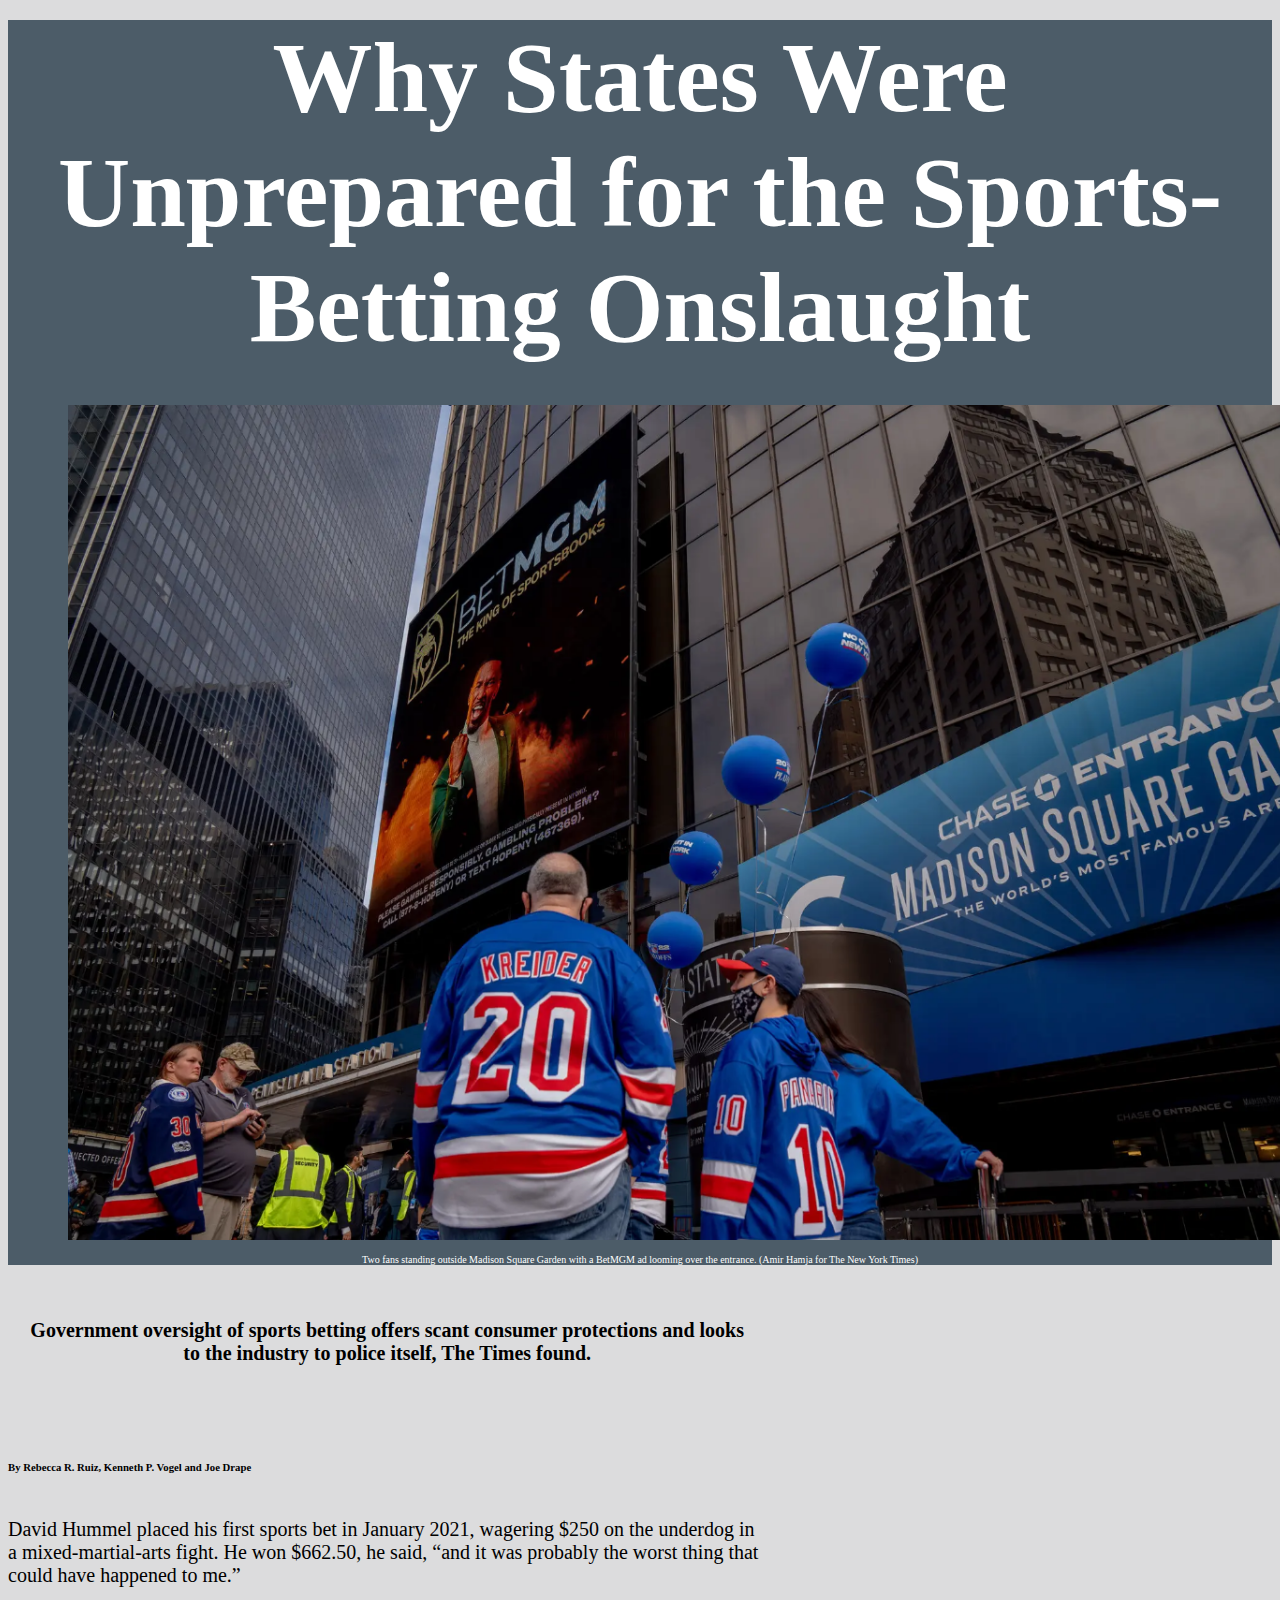
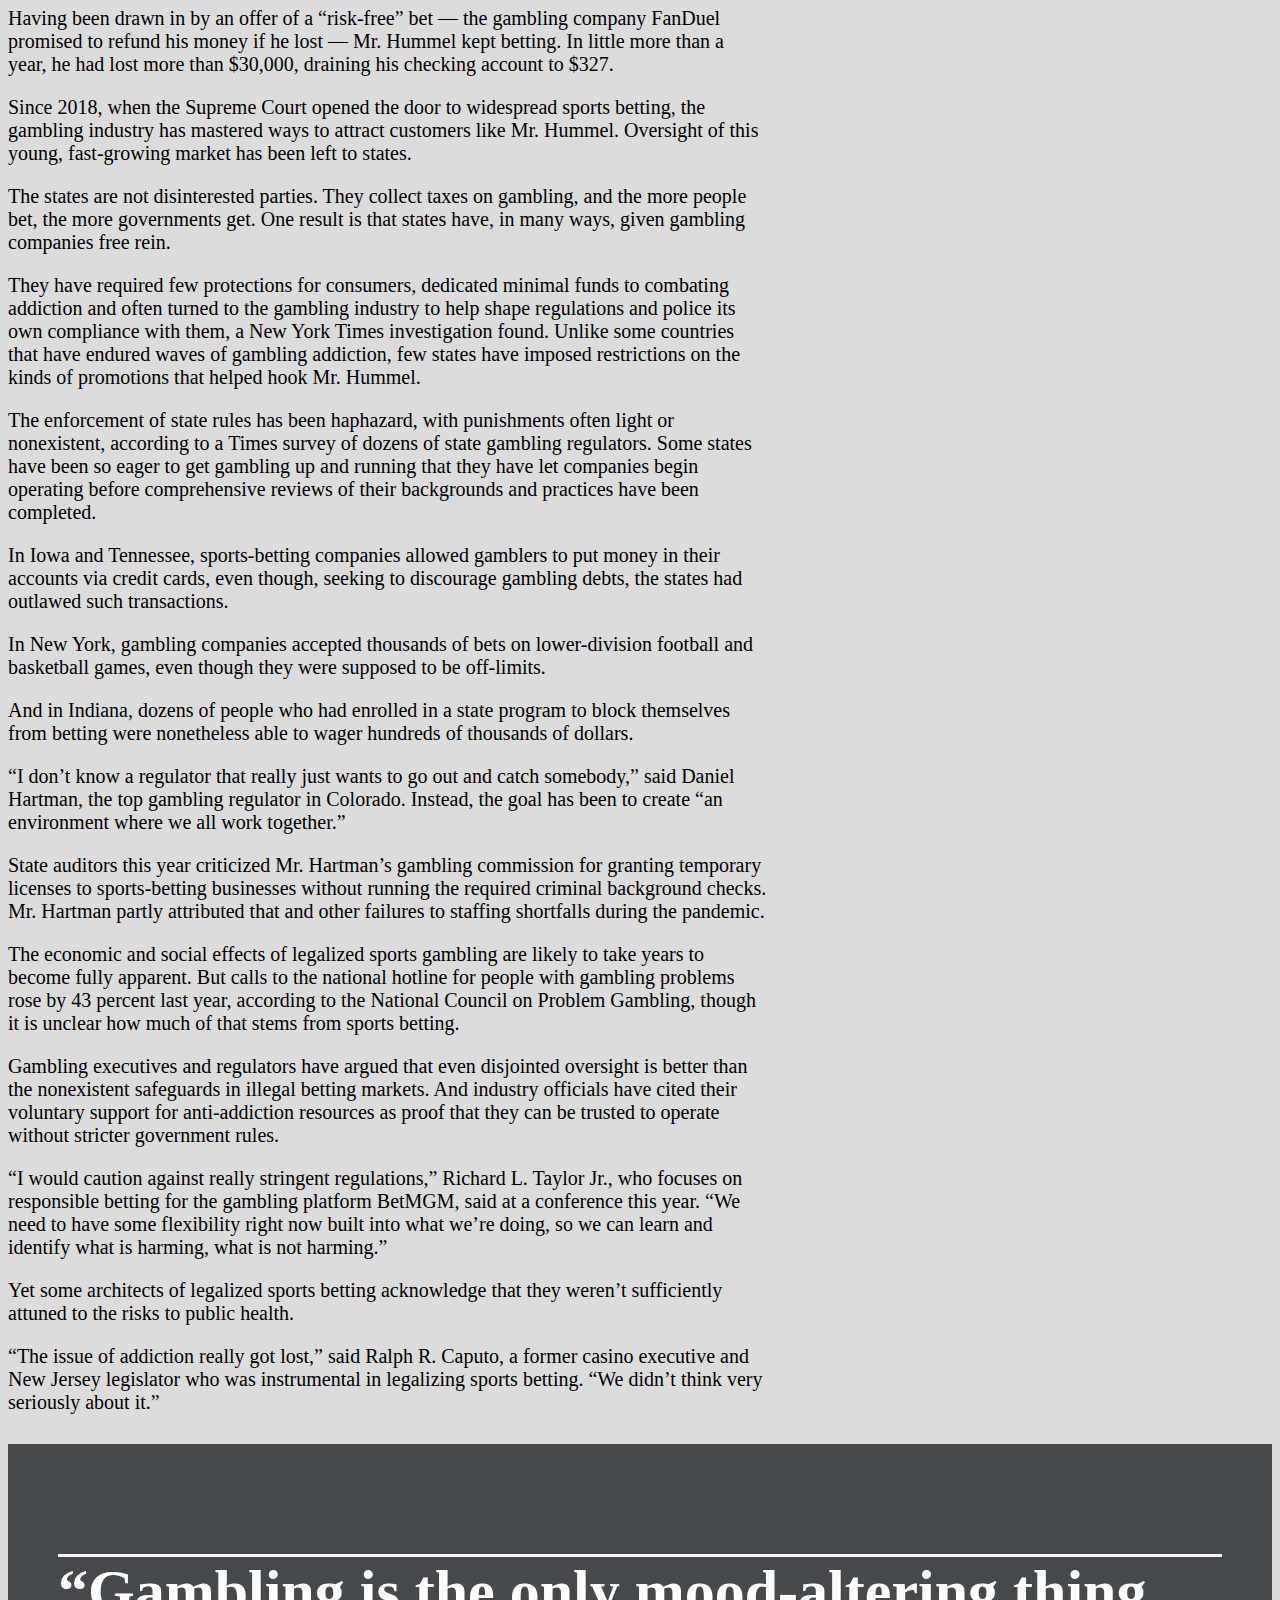
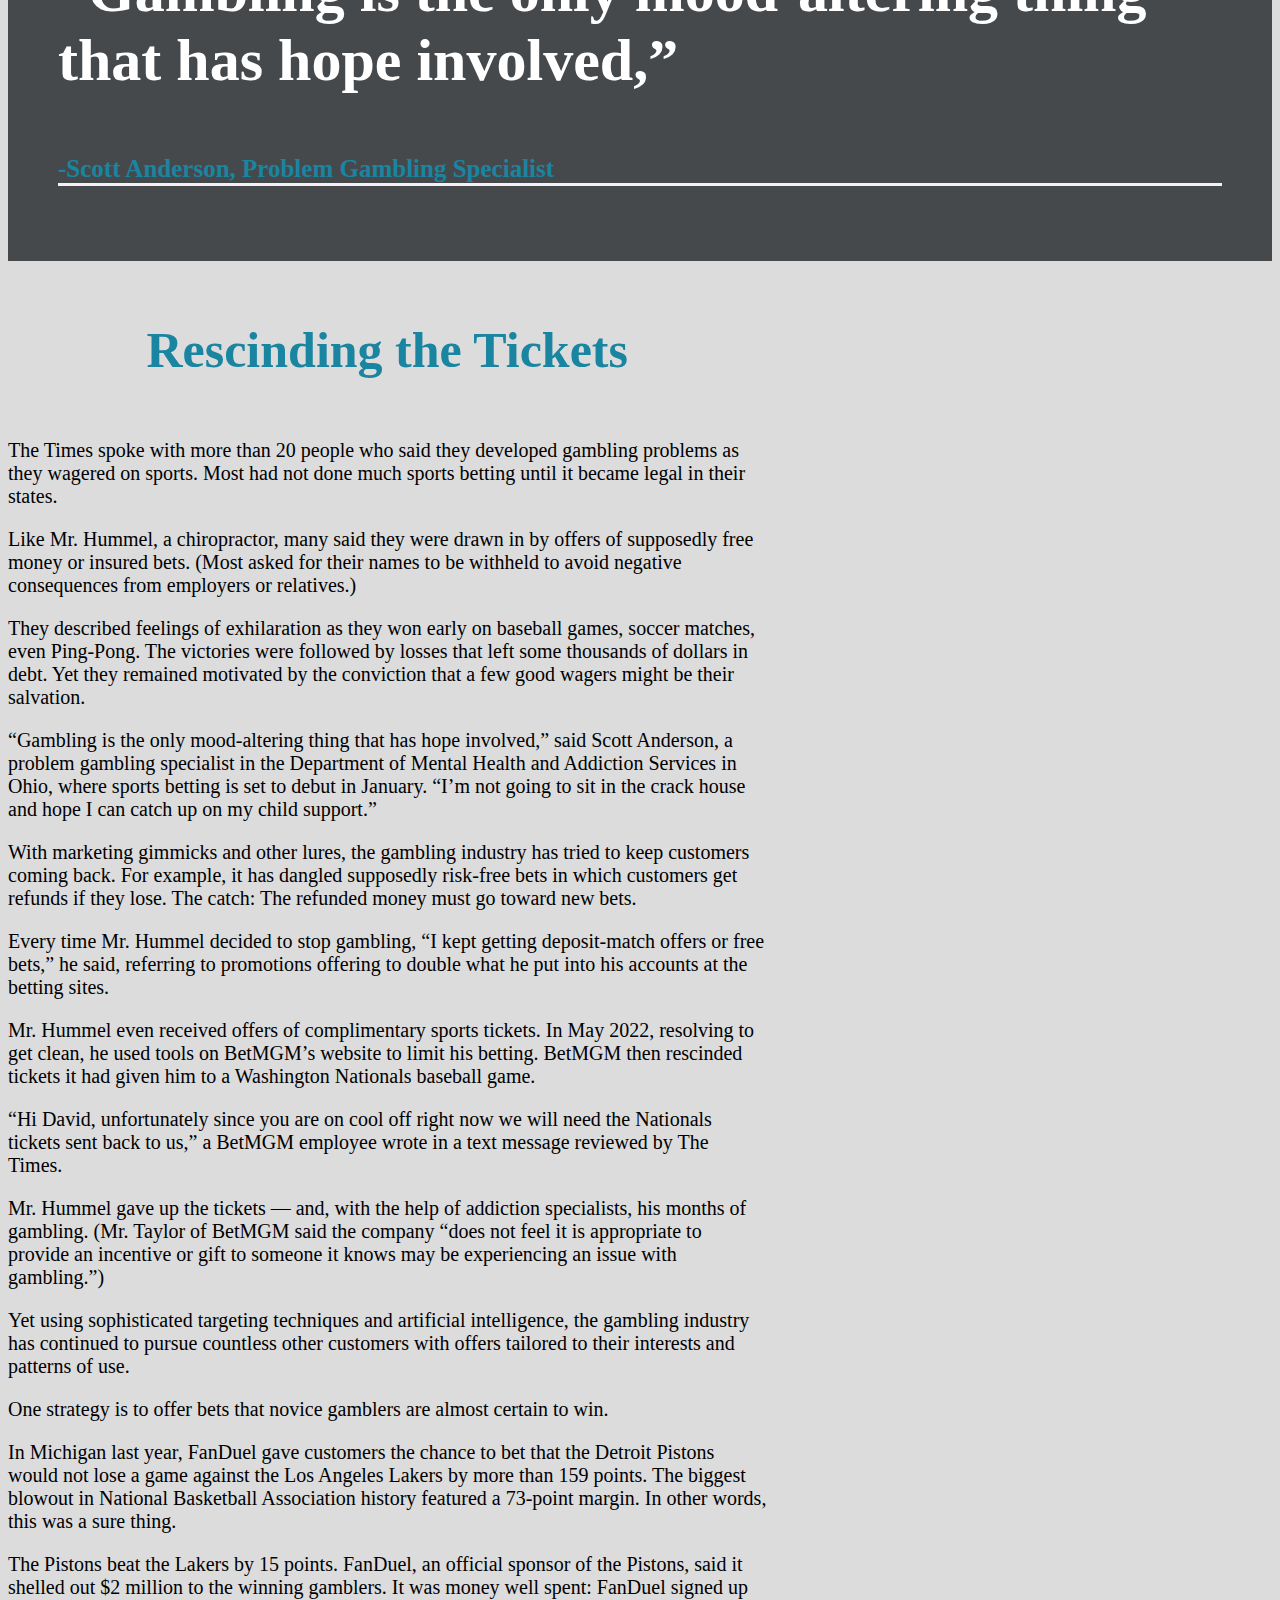
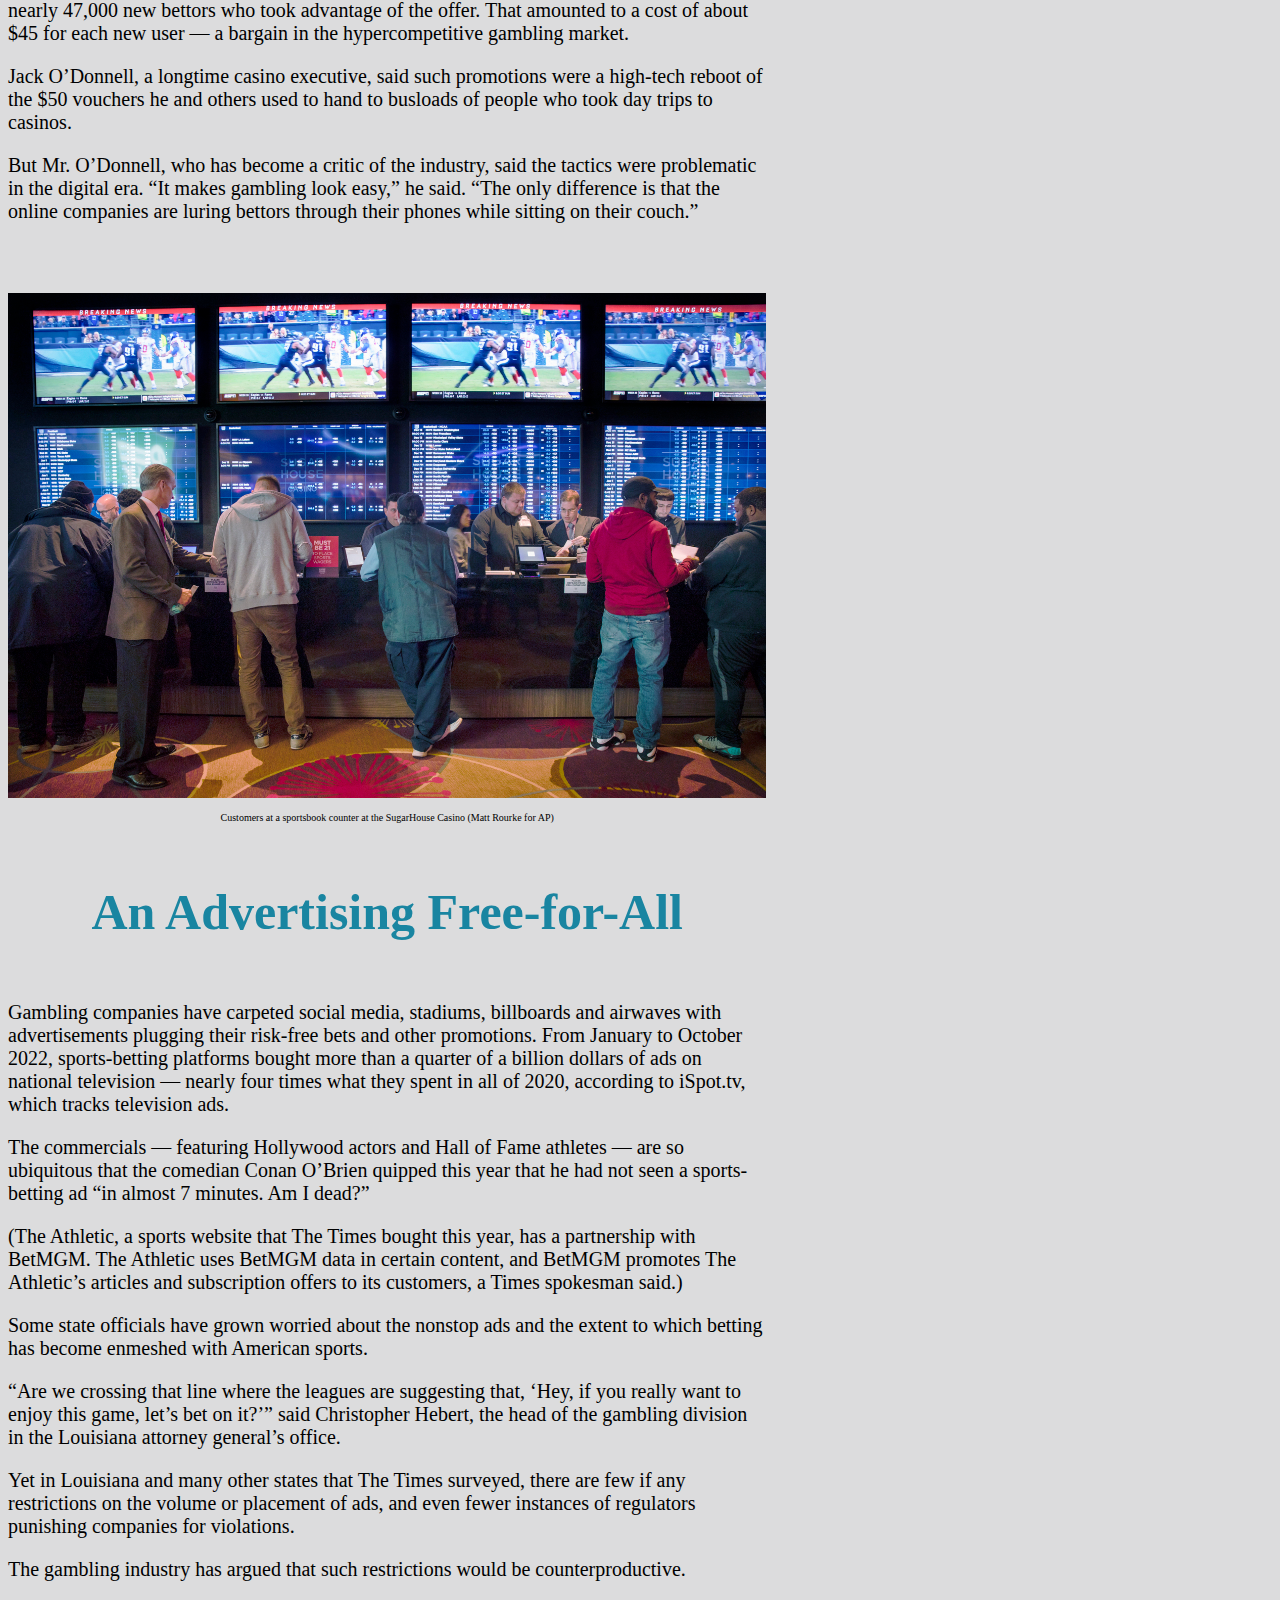
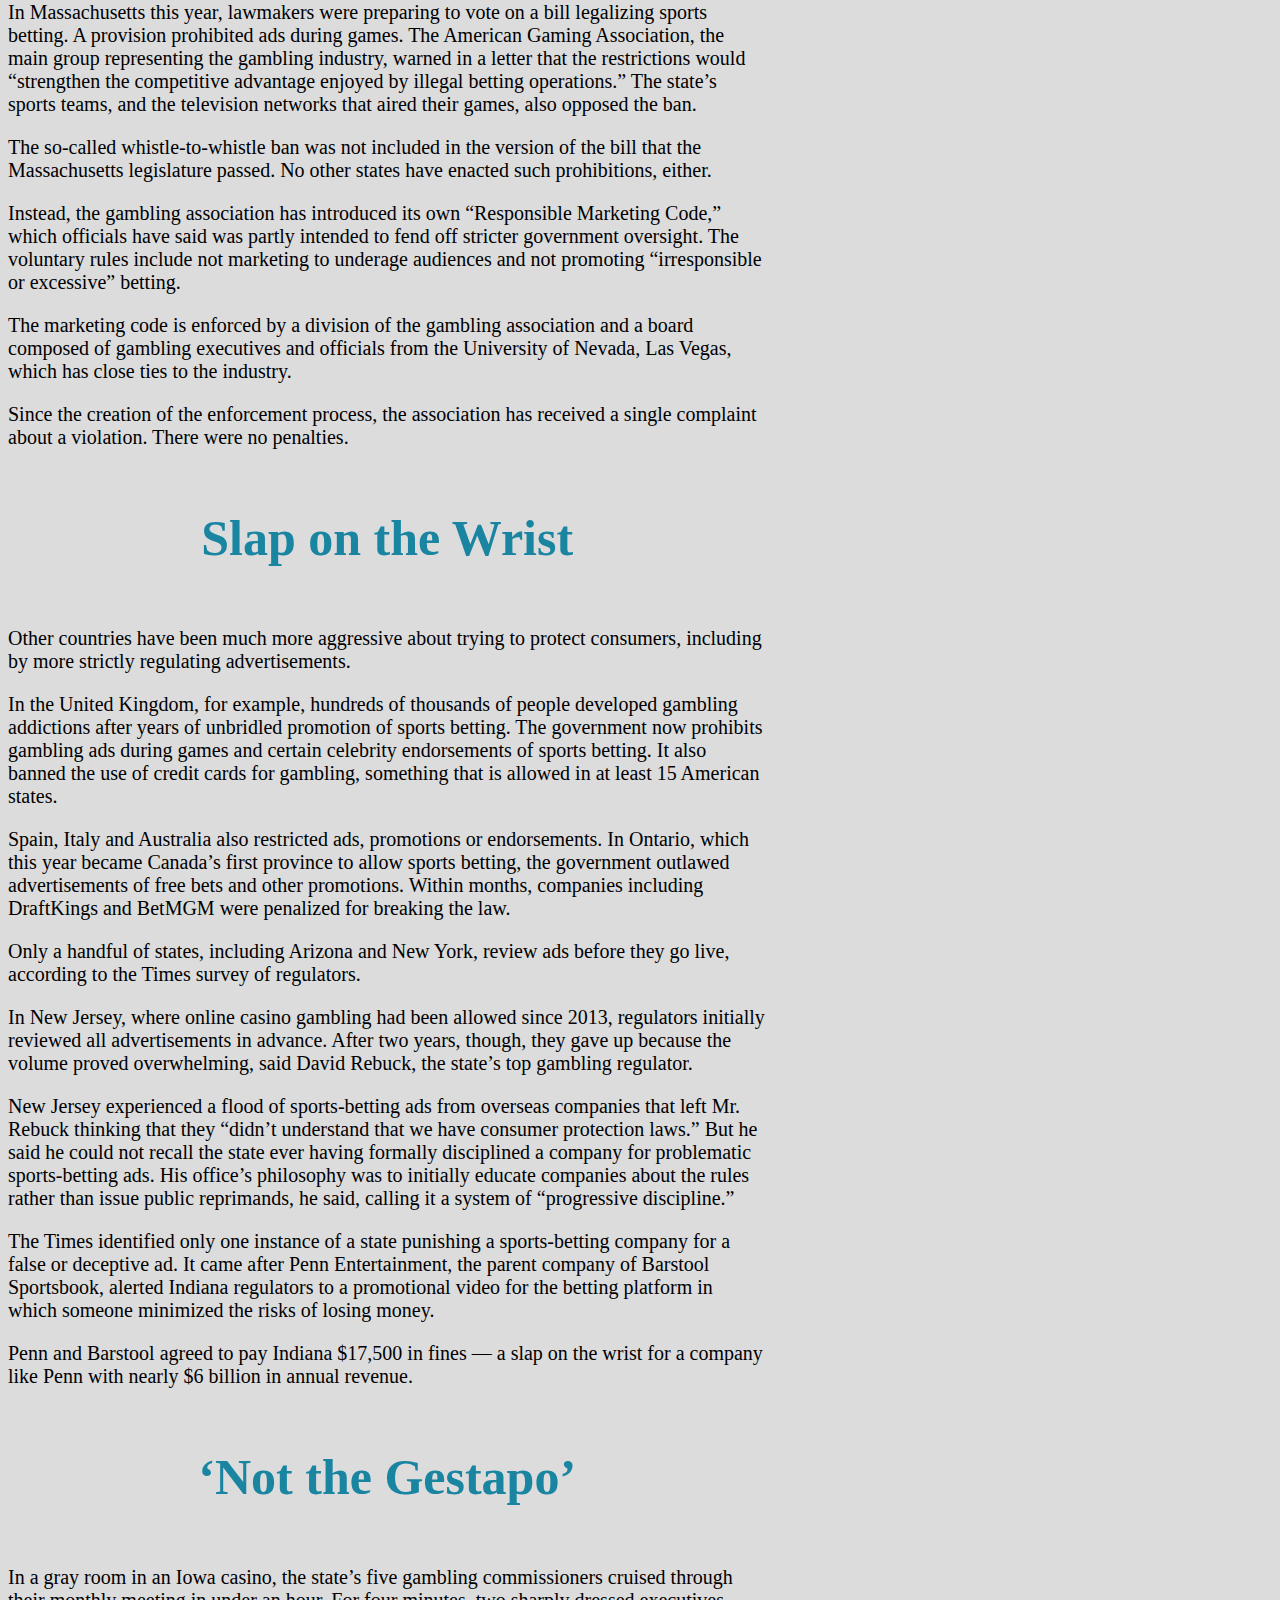
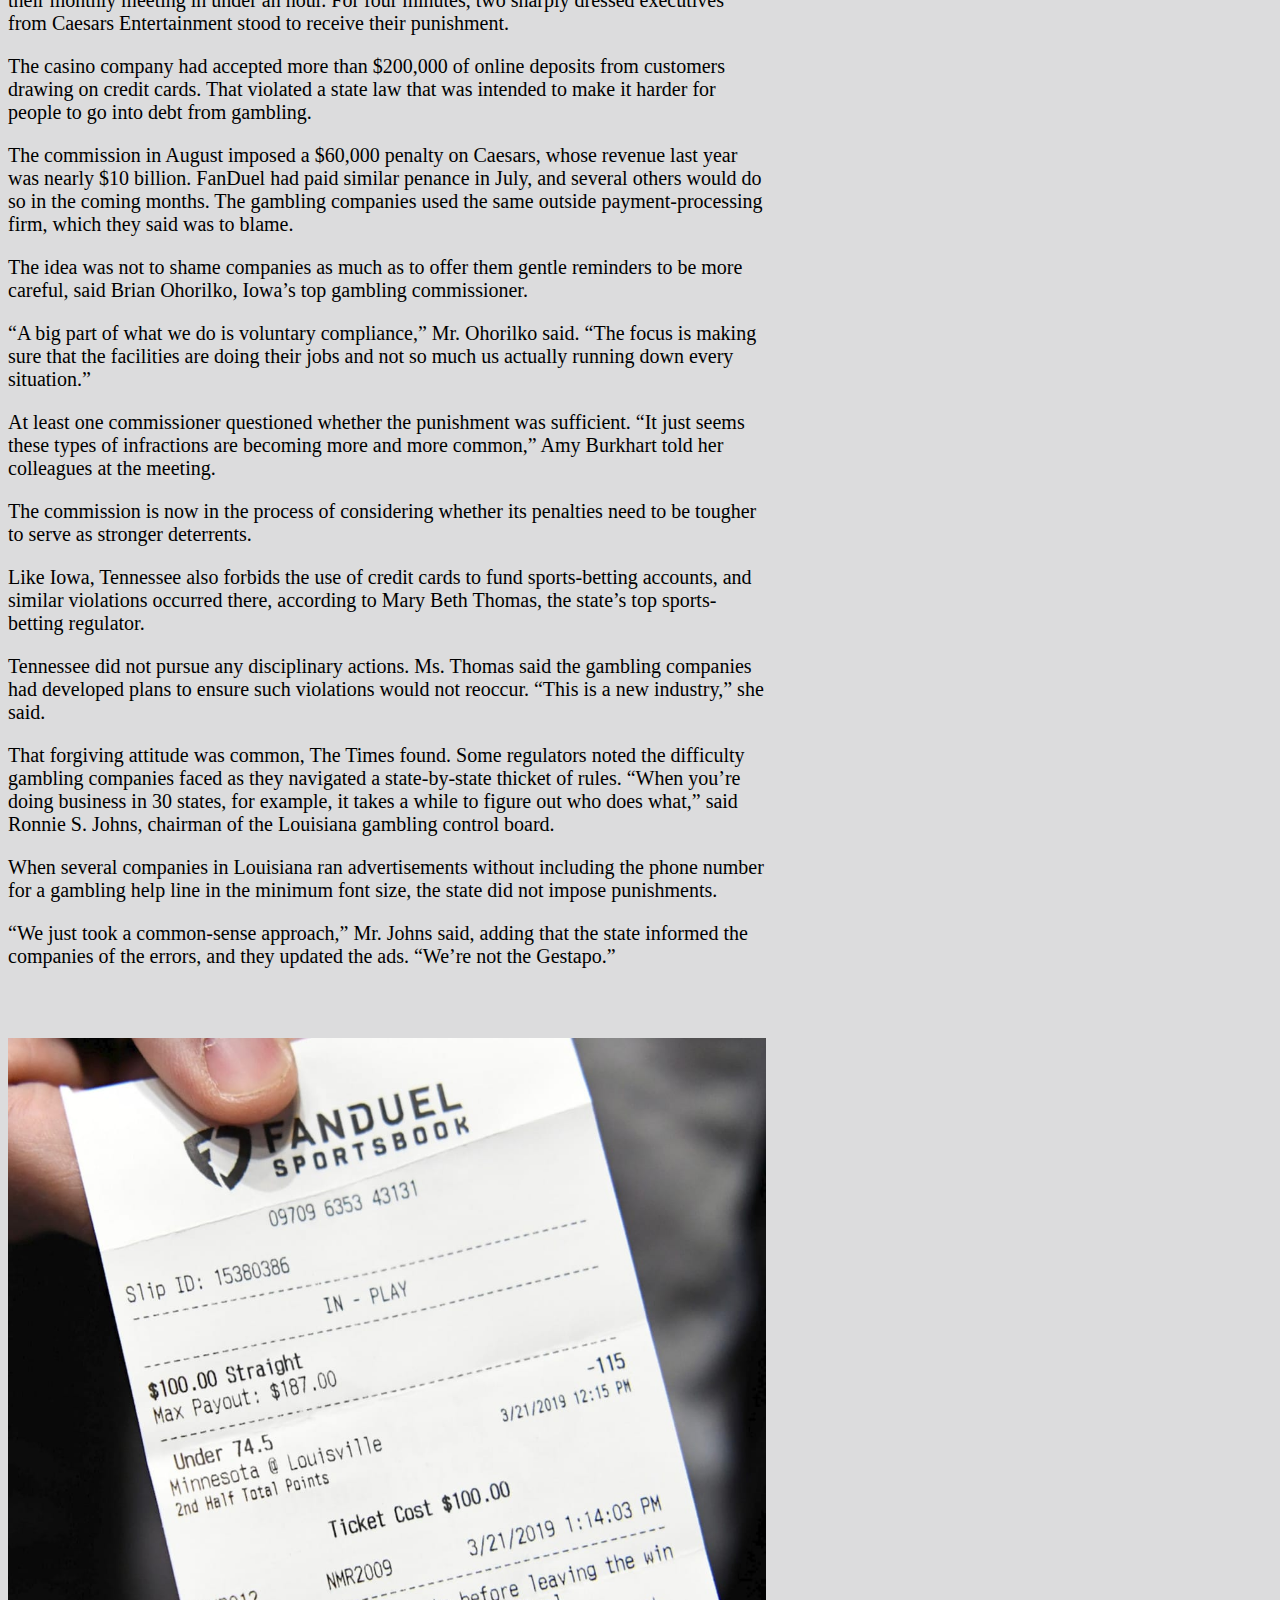
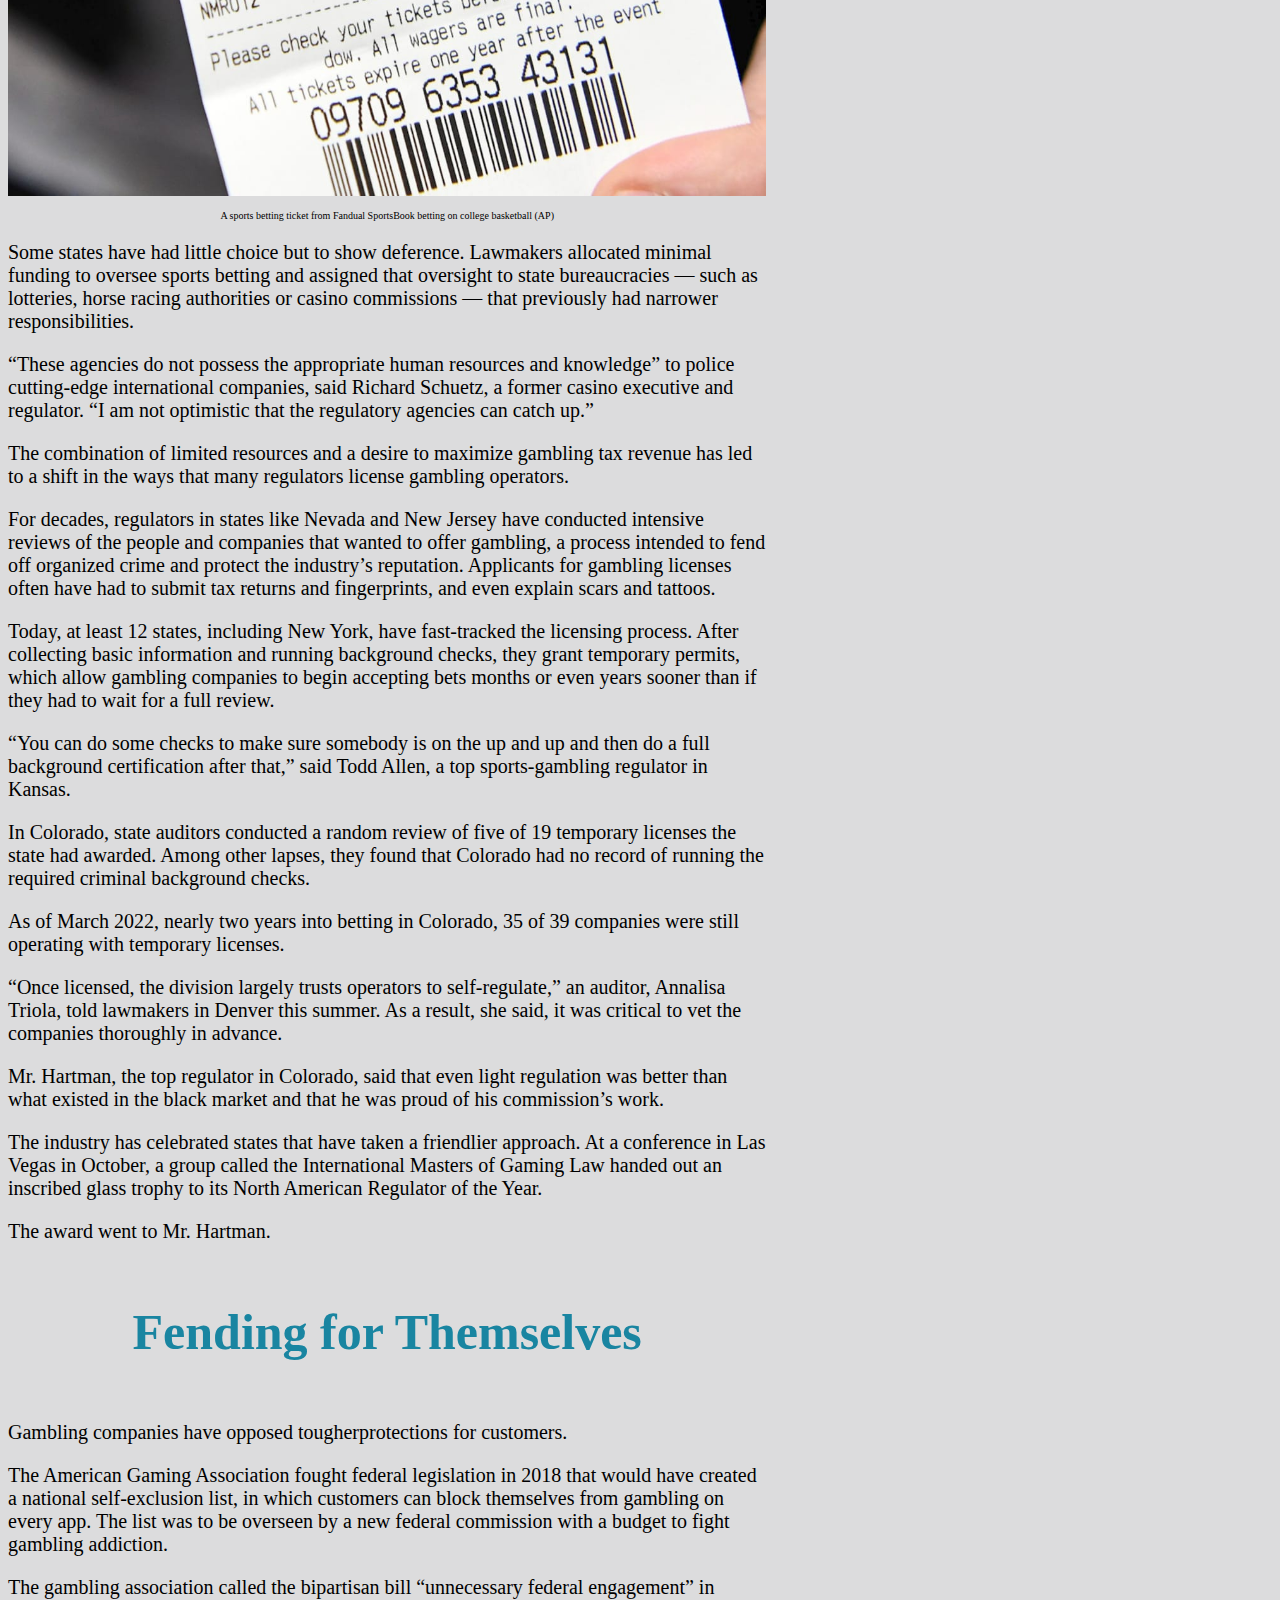
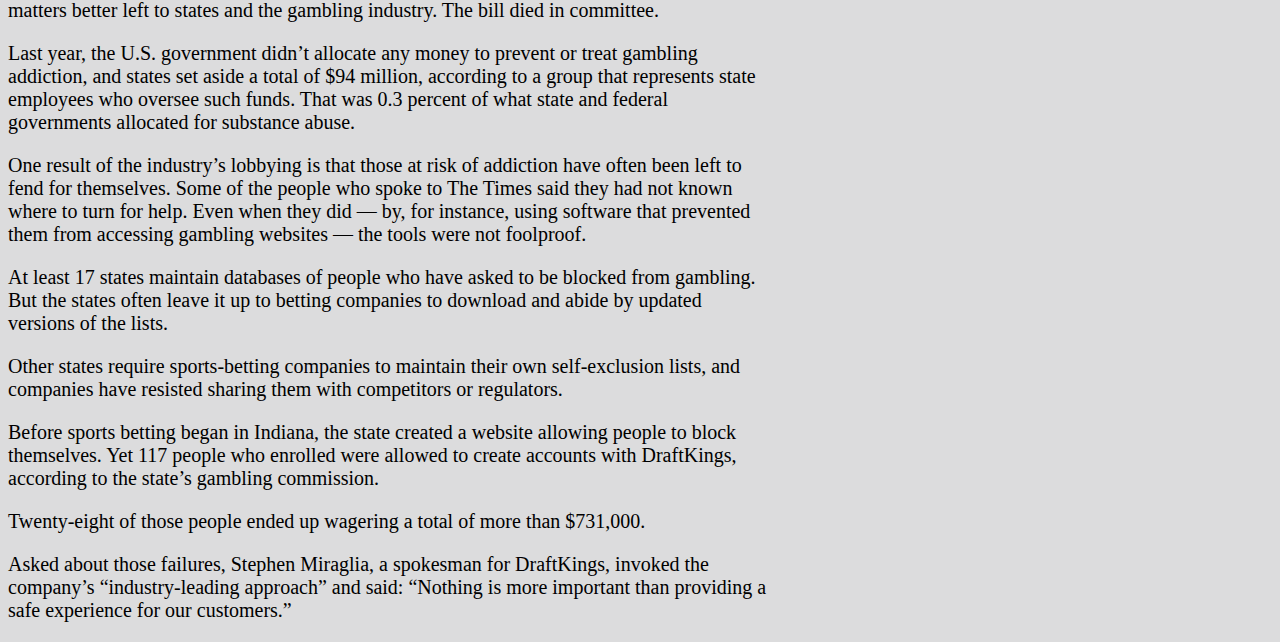
==== commit a5fe7a04: "NEW" ====
--- a/final-project/index.html
+++ b/final-project/index.html
@@ -4,7 +4,7 @@
 <head>
 <meta charset="utf-8">
 <meta name="viewport" content="width=device-width, initial-scale=1, shrink-to-fit=no">
-<meta name="description" content="Description here.">
+<meta name="description" content="The legalization of sports betting caught states off guard and now states are fighting the addiction that is now legal and advertised everywhere.">
     <title>Jacob Hunting Final Project</title>
     
 <!-- Bootstrap CSS and JavaScript -->
@@ -28,6 +28,7 @@
                 
                 <h1>Why States Were Unprepared for the Sports-Betting Onslaught</h1>
                 <img src="MSG.png" alt="A BETMGM ad on the outside of Madison Square Garden" class="lead">
+                <p id="caption">Two fans standing outside Madison Square Garden with a BetMGM ad looming over the entrance. (Amir Hamja for The New York Times)</p>
             </div>
         </div>
     </div>
@@ -36,7 +37,9 @@
             <div class="col">
                 <h5>Government oversight of sports betting offers scant consumer protections and looks to the industry to police itself, The Times found.</h5>
                 <br>
-                <h6>By Rebecca R. Ruiz, Kenneth P. Vogel and Joe Drape</h6>
+                <h6 id="byline">By Rebecca R. Ruiz, Kenneth P. Vogel and Joe Drape</h6>
+                <!--HTML Code from positronx.io-->
+                <hr style="border: none;">
                 
 <p>David Hummel placed his first sports bet in January 2021, wagering $250 on the underdog in a mixed-martial-arts fight. He won $662.50, he said, “and it was probably the worst thing that could have happened to me.”</p> 
 <p>Having been drawn in by an offer of a “risk-free” bet — the gambling company FanDuel promised to refund his money if he lost — Mr. Hummel kept betting. In little more than a year, he had lost more than $30,000, draining his checking account to $327.</p>
@@ -81,7 +84,7 @@
         </div>
         </div>
         </div>
-      <div class="container-fluid" id="content">
+      <div class="container-fluid" id="content2">
         <div class="row">
             <div class="col">
        
@@ -106,7 +109,8 @@
 <p>Jack O’Donnell, a longtime casino executive, said such promotions were a high-tech reboot of the $50 vouchers he and others used to hand to busloads of people who took day trips to casinos.</p>
 <p>But Mr. O’Donnell, who has become a critic of the industry, said the tactics were problematic in the digital era. “It makes gambling look easy,” he said. “The only difference is that the online companies are luring bettors through their phones while sitting on their couch.”</p>
     
-   <img src="ap21200632742320_custom-3d2363ec63b51fd4dbf0c48248ba568da04abda1.jpg"alt="Sports Betting Participants Waiting in Line at a Sportbook" class="middle">
+   <img src="ap21200632742320_custom-3d2363ec63b51fd4dbf0c48248ba568da04abda1.jpg" alt="Sports Betting Participants Waiting in Line at a Sportbook" class="middle">
+                <p id="lowercaption">Customers at a sportsbook counter at the SugarHouse Casino (Matt Rourke for AP)</p>
                 <h3>An Advertising Free-for-All</h3>
     
 <p>Gambling companies have carpeted social media, stadiums, billboards and airwaves with advertisements plugging their risk-free bets and other promotions. From January to October 2022, sports-betting platforms bought more than a quarter of a billion dollars of ads on national television — nearly four times what they spent in all of 2020, according to iSpot.tv, which tracks television ads.</p>
@@ -135,7 +139,7 @@
 <p>The Times identified only one instance of a state punishing a sports-betting company for a false or deceptive ad. It came after Penn Entertainment, the parent company of Barstool Sportsbook, alerted Indiana regulators to a promotional video for the betting platform in which someone minimized the risks of losing money.</p>
 <p>Penn and Barstool agreed to pay Indiana $17,500 in fines — a slap on the wrist for a company like Penn with nearly $6 billion in annual revenue.</p>
     
-            
+      
                 <h3>‘Not the Gestapo’</h3>
     
 <p>In a gray room in an Iowa casino, the state’s five gambling commissioners cruised through their monthly meeting in under an hour. For four minutes, two sharply dressed executives from Caesars Entertainment stood to receive their punishment.</p>
@@ -150,6 +154,8 @@
 <p>That forgiving attitude was common, The Times found. Some regulators noted the difficulty gambling companies faced as they navigated a state-by-state thicket of rules. “When you’re doing business in 30 states, for example, it takes a while to figure out who does what,” said Ronnie S. Johns, chairman of the Louisiana gambling control board.</p>
 <p>When several companies in Louisiana ran advertisements without including the phone number for a gambling help line in the minimum font size, the state did not impose punishments.</p>
 <p>“We just took a common-sense approach,” Mr. Johns said, adding that the state informed the companies of the errors, and they updated the ads. “We’re not the Gestapo.”</p>
+                <img src="gambling-thumb.jpg" alt="A Sports Betting Ticket from Fandual SportsBook" class="end">
+                <p id="lowercaption">A sports betting ticket from Fandual SportsBook betting on college basketball (AP)</p>
 <p>Some states have had little choice but to show deference. Lawmakers allocated minimal funding to oversee sports betting and assigned that oversight to state bureaucracies — such as lotteries, horse racing authorities or casino commissions — that previously had narrower responsibilities.</p>
 <p>“These agencies do not possess the appropriate human resources and knowledge” to police cutting-edge international companies, said Richard Schuetz, a former casino executive and regulator. “I am not optimistic that the regulatory agencies can catch up.”</p>
 <p>The combination of limited resources and a desire to maximize gambling tax revenue has led to a shift in the ways that many regulators license gambling operators.</p>
--- a/final-project/style.css
+++ b/final-project/style.css
@@ -1,17 +1,23 @@
 @media{
     .lead{
         width: 100%;
-        padding: 20px 60px 20px 60px;
+        padding: 20px 60px 0px 60px;
         
     }
     .middle{
         width: 100%;
+        padding: 50px 0px 0px 0px;
+    }
+    .end{
+        width: 100%;
+        padding: 50px 0px 0px 0px;
     }
     h3{
         text-align: center;
-        font-size: 40px;
+        font-size: 50px;
         font-weight: bold;
         color: #1985A1;
+        padding: 10px 10px 10px 10px;
     }
     body{
         background-color: #DCDCDD;
@@ -21,19 +27,23 @@
         color: white;
         margin: 20px 20px 20px 20px;
         text-align: center;
-        font-size: 72px;
+        font-size: 100px;
     }
     h5{
         text-align: center;
-        font-size: 25px;
+        font-size: 20px;
+        padding: 20px 20px 20px 20px;
     }
     p{
-        font-size: 15px;
+        font-size: 20px;
     }
     #topper{
         background-color: #4C5C68;
     }
     #content{
+        width: 60%;
+    }
+    #content2{
         width: 60%;
     }
     .quote{
@@ -57,6 +67,27 @@
     #graph{
         width: 65%;
     }
+    #caption{
+        text-align: center;
+        color: white;
+        font-size: 10px;
+    }
+    #lowercaption{
+        text-align: center;
+        color: black;
+        font-size: 10px;
+    }
+    #byline{
+        font-weight: bold;
+    }
+    /*CSS Code from positronx.io*/
+    hr { 
+    width: 100%;
+    margin-right: auto;
+    margin-left: auto;
+    color:#1985A1;
+       
+}
 }
 
 @media (min-width:576px){
